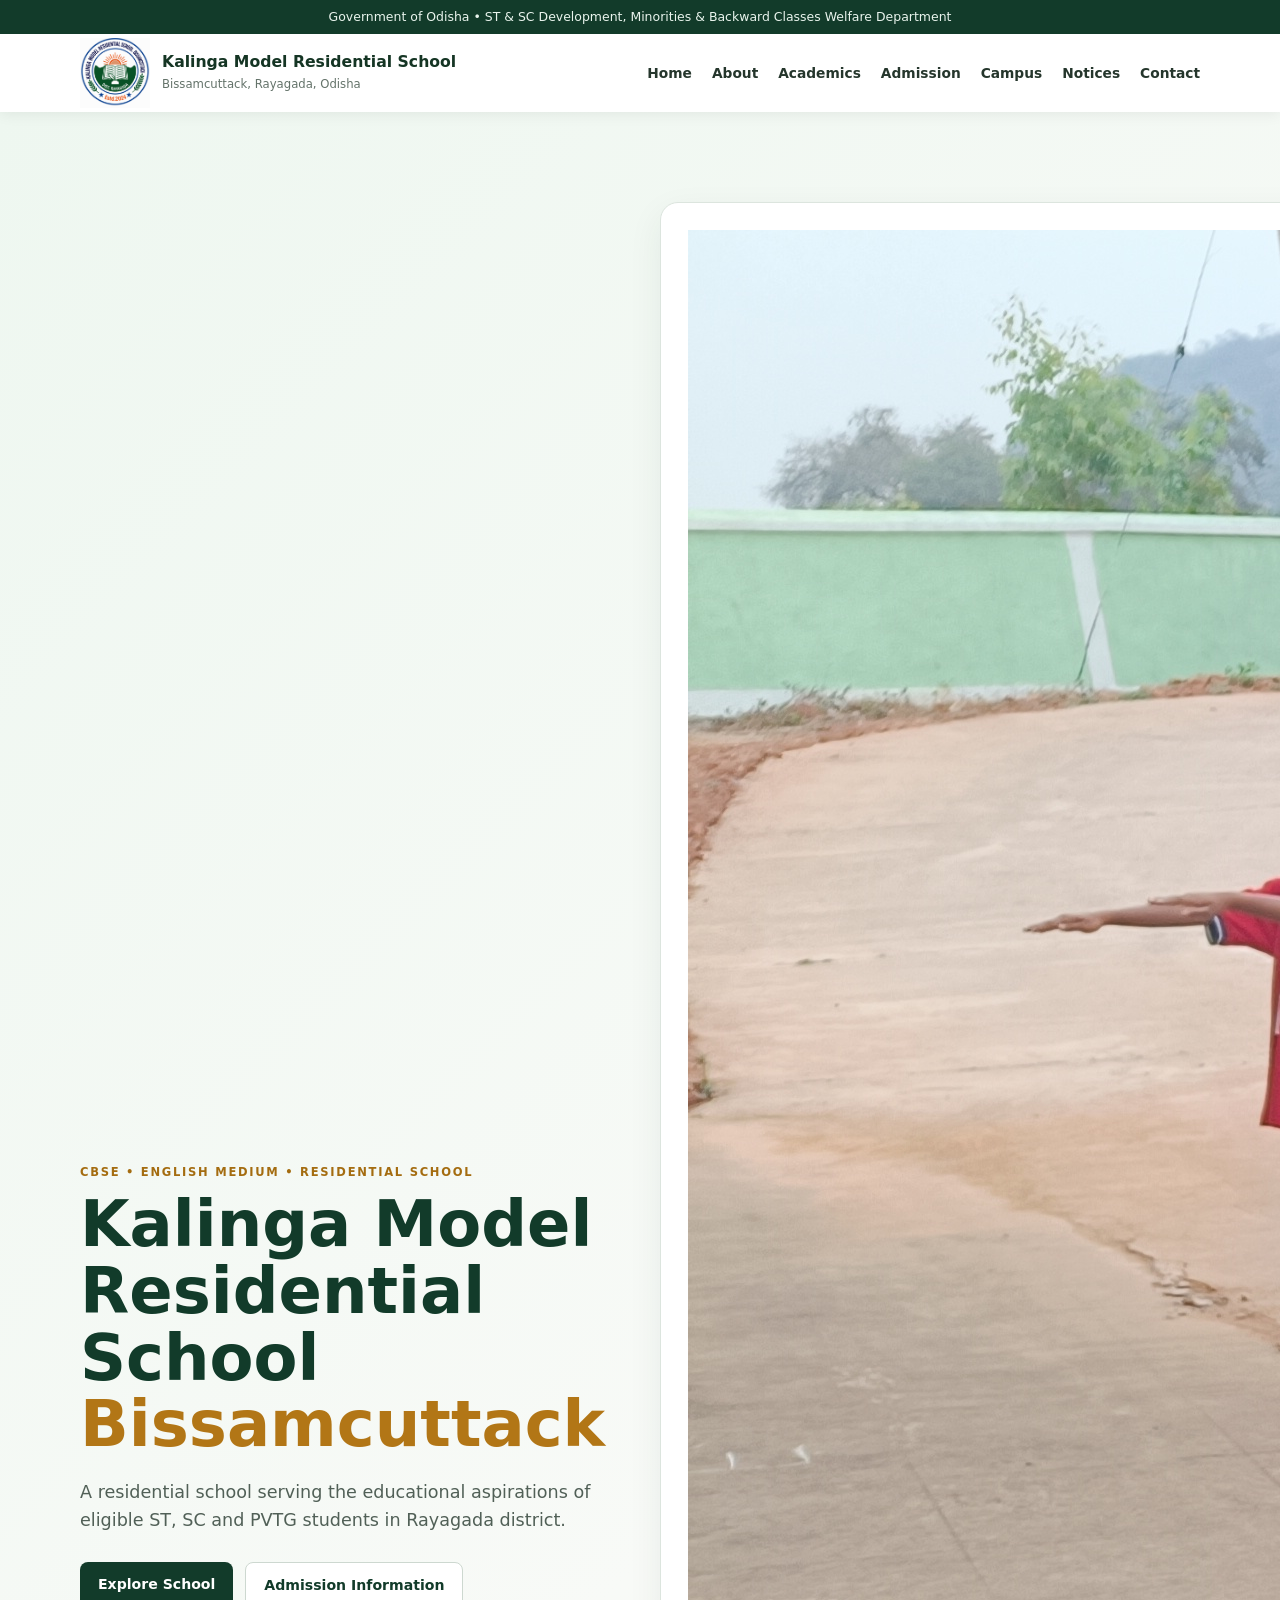
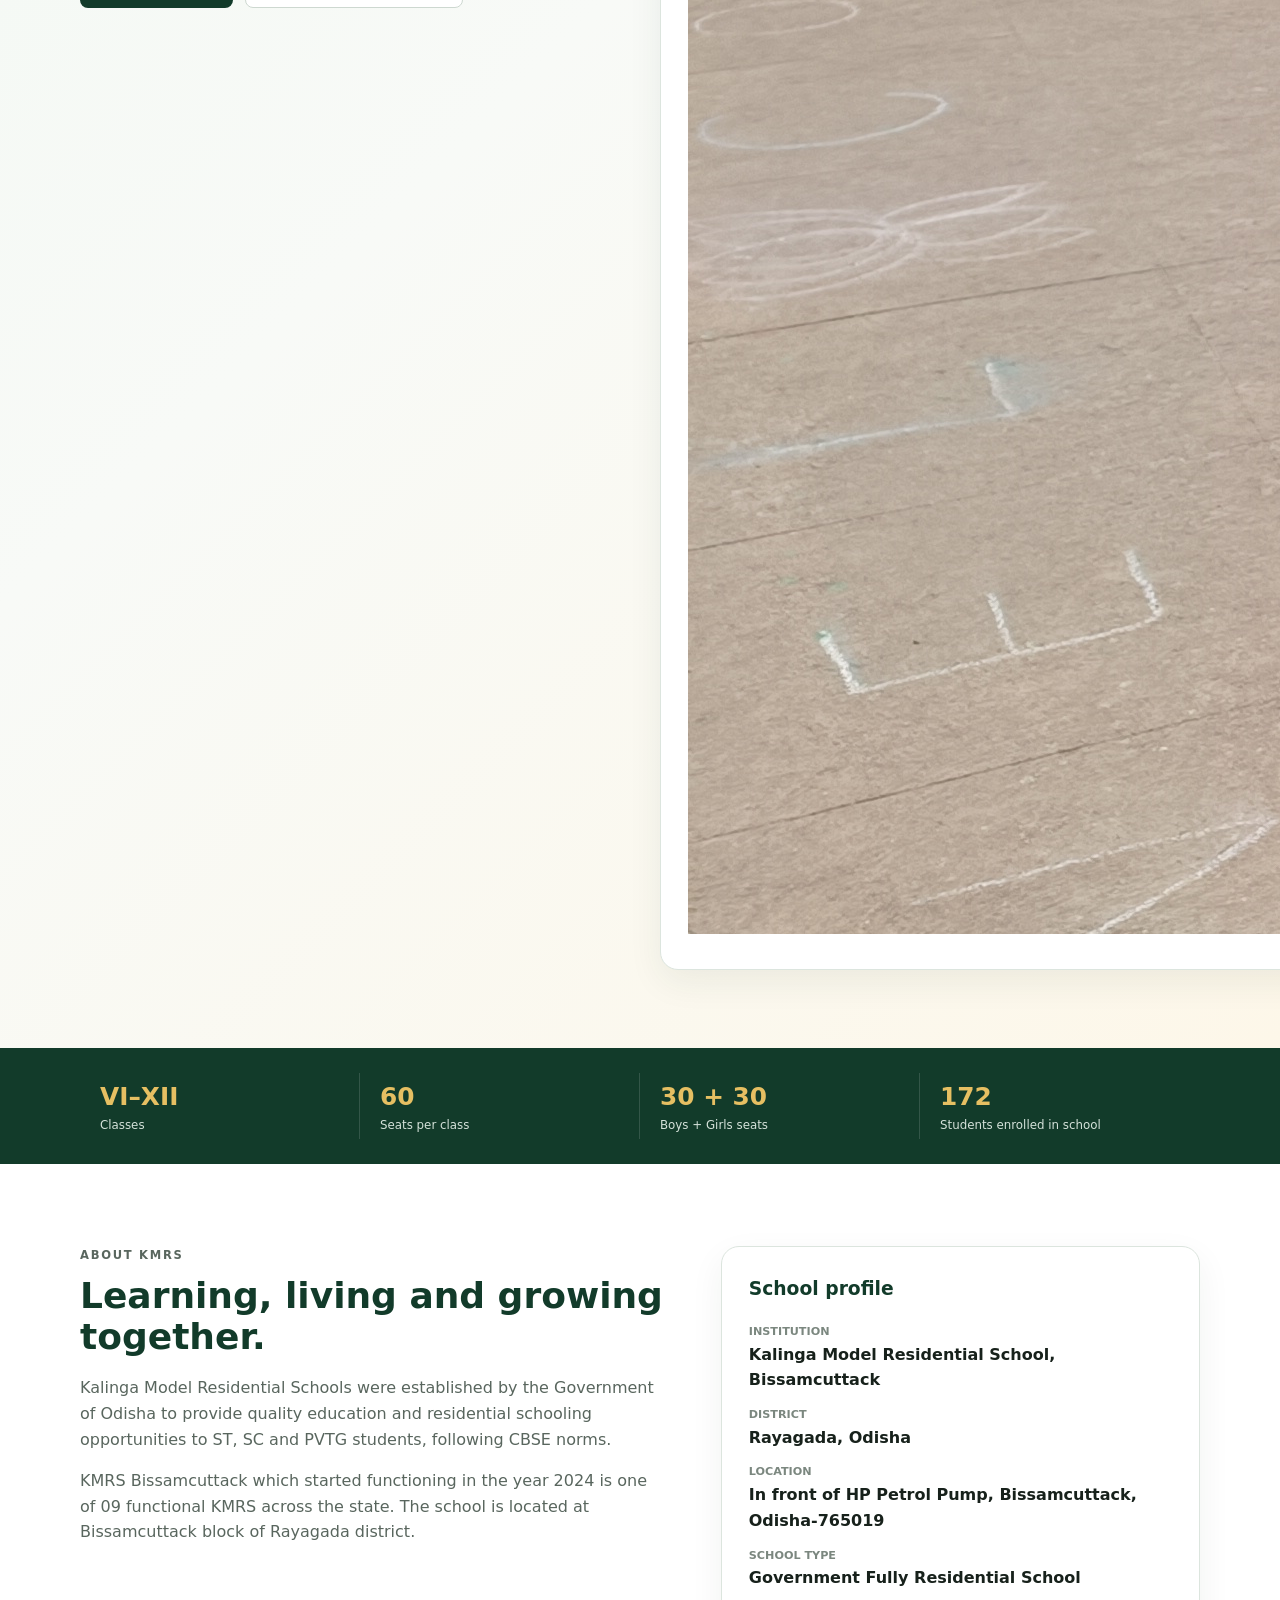
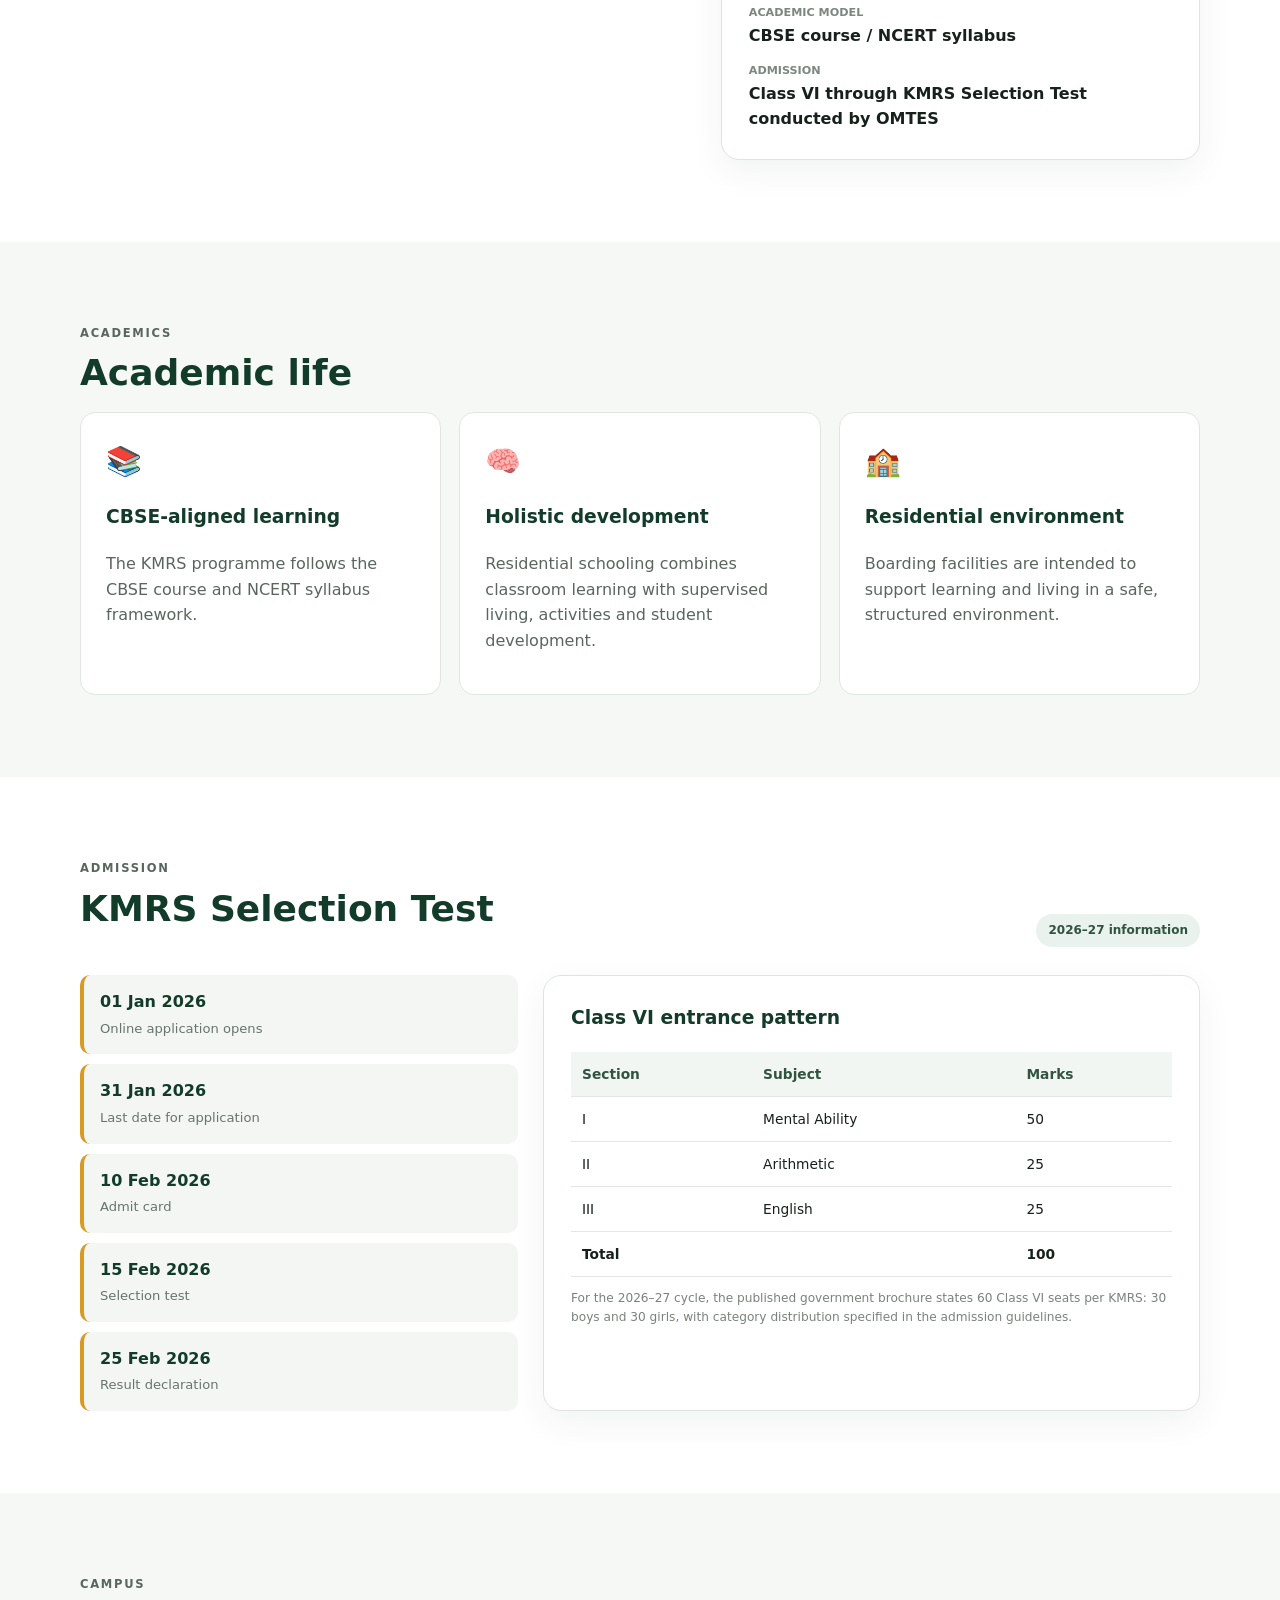
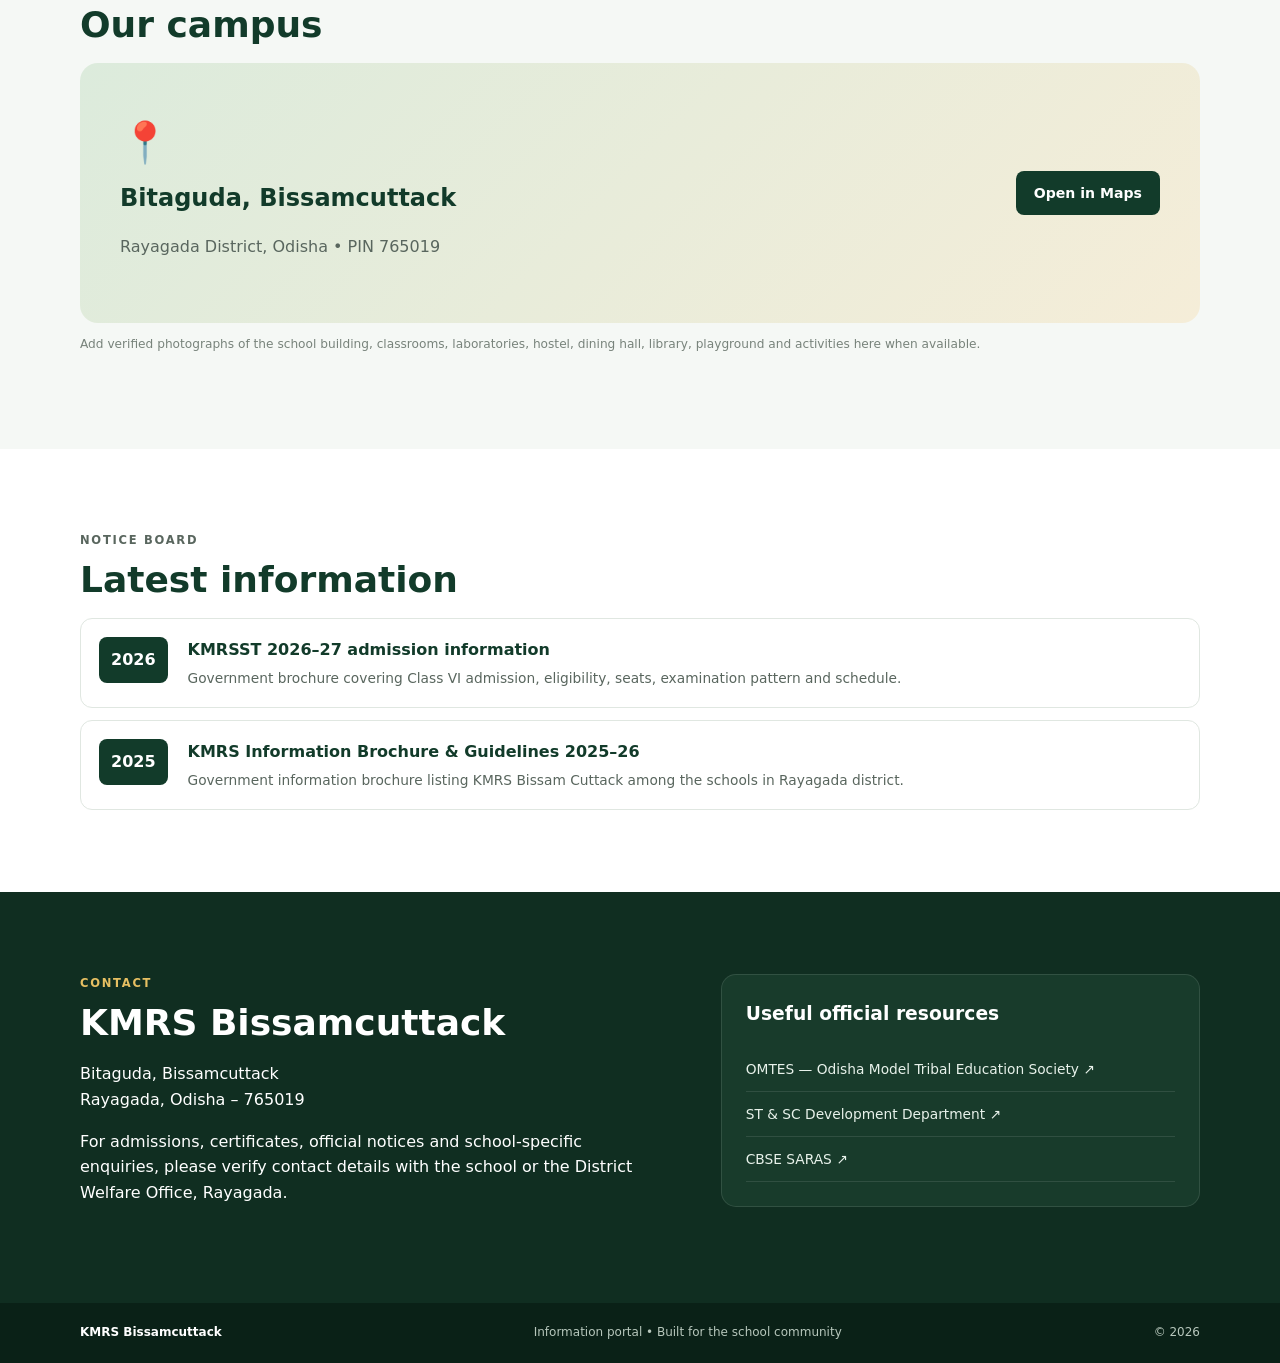
==== index.html @ fa1aeead "Change image format from PNG to JPG" ====
<!DOCTYPE html>
<html lang="en">
<head>
  <meta charset="UTF-8">
  <meta name="viewport" content="width=device-width, initial-scale=1.0">
  <title>KMRS Bissamcuttack | Kalinga Model Residential School</title>
  <meta name="description" content="Official-style information portal for Kalinga Model Residential School, Bissamcuttack, Rayagada, Odisha.">
  <link rel="stylesheet" href="css/style.css">
</head>
<body>
<header class="site-header">
  <div class="topbar">Government of Odisha • ST & SC Development, Minorities & Backward Classes Welfare Department</div>
  <nav class="nav container">
    <a class="brand" href="#home">
      <span class="brand-mark"><img src="assets/kmrsb-logo.png" alt="KMRS Bissamcuttack Logo"></span>
      <span><strong>Kalinga Model Residential School</strong><small>Bissamcuttack, Rayagada, Odisha</small></span>
    </a>
    <button class="menu-btn" aria-label="Open menu">☰</button>
    <div class="nav-links">
      <a href="#home">Home</a><a href="#about">About</a><a href="#academics">Academics</a>
      <a href="#admission">Admission</a><a href="#campus">Campus</a><a href="#notices">Notices</a><a href="#contact">Contact</a>
    </div>
  </nav>
</header>

<main>
<section id="home" class="hero">
  <div class="container hero-grid">
    <div>
      <p class="eyebrow">CBSE • ENGLISH MEDIUM • RESIDENTIAL SCHOOL</p>
      <h1>Kalinga Model Residential School<br><span>Bissamcuttack</span></h1>
      <p class="lead">A residential school serving the educational aspirations of eligible ST, SC and PVTG students in Rayagada district.</p>
      <div class="actions"><a class="btn primary" href="#about">Explore School</a><a class="btn light" href="#admission">Admission Information</a></div>
    </div>
  <div class="hero-card">
  <img
    src="assets/School-1.jpg"
    alt="Kalinga Model Residential School, Bissamcuttack"
    class="hero-photo"
  >
</div>
  </div>
</section>

<section class="stats">
  <div class="container stats-grid">
    <div><strong>VI–XII</strong><span>Classes</span></div>
    <div><strong>60</strong><span>Seats per class</span></div>
    <div><strong>30 + 30</strong><span>Boys + Girls seats</span></div>
   <div><strong>172</strong><span>Students enrolled in school</span></div>
  </div>
</section>

<section id="about" class="section">
  <div class="container two-col">
    <div>
      <p class="eyebrow">ABOUT KMRS</p>
      <h2>Learning, living and growing together.</h2>
      <p>Kalinga Model Residential Schools were established by the Government of Odisha to provide quality education and residential schooling opportunities to ST, SC and PVTG students, following CBSE norms.</p>
      <p>KMRS Bissamcuttack which started functioning in the year 2024 is one of 09 functional KMRS across the state. The school is located at Bissamcuttack block of Rayagada district.</p>
    
    </div>
    <div class="info-card">
      <h3>School profile</h3>
      <dl>
        <dt>Institution</dt><dd>Kalinga Model Residential School, Bissamcuttack</dd>
        <dt>District</dt><dd>Rayagada, Odisha</dd>
        <dt>Location</dt><dd>In front of HP Petrol Pump, Bissamcuttack, Odisha-765019</dd>
        <dt>School type</dt><dd>Government Fully Residential School</dd>
        <dt>Academic model</dt><dd>CBSE course / NCERT syllabus</dd>
        <dt>Admission</dt><dd>Class VI through KMRS Selection Test conducted by OMTES</dd>
      </dl>
    </div>
  </div>
</section>

<section id="academics" class="section alt">
  <div class="container">
    <p class="eyebrow">ACADEMICS</p><h2>Academic life</h2>
    <div class="cards">
      <article><span class="icon">📚</span><h3>CBSE-aligned learning</h3><p>The KMRS programme follows the CBSE course and NCERT syllabus framework.</p></article>
      <article><span class="icon">🧠</span><h3>Holistic development</h3><p>Residential schooling combines classroom learning with supervised living, activities and student development.</p></article>
      <article><span class="icon">🏫</span><h3>Residential environment</h3><p>Boarding facilities are intended to support learning and living in a safe, structured environment.</p></article>
    </div>
  </div>
</section>

<section id="admission" class="section">
  <div class="container">
    <div class="section-head"><div><p class="eyebrow">ADMISSION</p><h2>KMRS Selection Test</h2></div><span class="pill">2026–27 information</span></div>
    <div class="admission-grid">
      <div class="timeline">
        <div><b>01 Jan 2026</b><span>Online application opens</span></div>
        <div><b>31 Jan 2026</b><span>Last date for application</span></div>
        <div><b>10 Feb 2026</b><span>Admit card</span></div>
        <div><b>15 Feb 2026</b><span>Selection test</span></div>
        <div><b>25 Feb 2026</b><span>Result declaration</span></div>
      </div>
      <div class="info-card">
        <h3>Class VI entrance pattern</h3>
        <table><tr><th>Section</th><th>Subject</th><th>Marks</th></tr>
          <tr><td>I</td><td>Mental Ability</td><td>50</td></tr>
          <tr><td>II</td><td>Arithmetic</td><td>25</td></tr>
          <tr><td>III</td><td>English</td><td>25</td></tr>
          <tr class="total"><td colspan="2">Total</td><td>100</td></tr>
        </table>
        <p class="small">For the 2026–27 cycle, the published government brochure states 60 Class VI seats per KMRS: 30 boys and 30 girls, with category distribution specified in the admission guidelines.</p>
      </div>
    </div>
  </div>
</section>

<section id="campus" class="section alt">
  <div class="container">
    <p class="eyebrow">CAMPUS</p><h2>Our campus</h2>
    <div class="campus-placeholder">
      <div><span>📍</span><h3>Bitaguda, Bissamcuttack</h3><p>Rayagada District, Odisha • PIN 765019</p></div>
      <a class="btn primary" target="_blank" rel="noopener" href="https://www.google.com/maps/search/?api=1&query=Kalinga+Model+Residential+School+Bissamcuttack+Odisha">Open in Maps</a>
    </div>
    <p class="small">Add verified photographs of the school building, classrooms, laboratories, hostel, dining hall, library, playground and activities here when available.</p>
  </div>
</section>

<section id="notices" class="section">
  <div class="container">
    <p class="eyebrow">NOTICE BOARD</p><h2>Latest information</h2>
    <div class="notice-list">
      <article><span class="date">2026</span><div><h3>KMRSST 2026–27 admission information</h3><p>Government brochure covering Class VI admission, eligibility, seats, examination pattern and schedule.</p></div></article>
      <article><span class="date">2025</span><div><h3>KMRS Information Brochure & Guidelines 2025–26</h3><p>Government information brochure listing KMRS Bissam Cuttack among the schools in Rayagada district.</p></div></article>
    </div>
  </div>
</section>

<section id="contact" class="section dark">
  <div class="container two-col">
    <div><p class="eyebrow">CONTACT</p><h2>KMRS Bissamcuttack</h2><p>Bitaguda, Bissamcuttack<br>Rayagada, Odisha – 765019</p><p>For admissions, certificates, official notices and school-specific enquiries, please verify contact details with the school or the District Welfare Office, Rayagada.</p></div>
    <div class="contact-card"><h3>Useful official resources</h3><a href="https://omtes.odisha.gov.in/" target="_blank" rel="noopener">OMTES — Odisha Model Tribal Education Society ↗</a><a href="https://stsc.odisha.gov.in/" target="_blank" rel="noopener">ST & SC Development Department ↗</a><a href="https://saras.cbse.gov.in/" target="_blank" rel="noopener">CBSE SARAS ↗</a></div>
  </div>
</section>
</main>

<footer><div class="container"><strong>KMRS Bissamcuttack</strong><span>Information portal • Built for the school community</span><span>© 2026</span></div></footer>
<script src="js/script.js"></script>
</body>
</html>
---- css/style.css ----
/* =========================================================
   KMRS BISSAMCUTTACK - MAIN STYLESHEET
   ========================================================= */

* {
  box-sizing: border-box;
}

html {
  scroll-behavior: smooth;
}

body {
  margin: 0;
  font-family: Inter, system-ui, -apple-system, BlinkMacSystemFont,
    "Segoe UI", Roboto, Arial, sans-serif;
  color: #17211b;
  background: #ffffff;
  line-height: 1.6;
}

/* =========================================================
   COMMON
   ========================================================= */

.container {
  width: min(1120px, 92%);
  margin: 0 auto;
}

a {
  transition: 0.2s ease;
}

.small {
  font-size: 0.76rem !important;
  color: #78837b !important;
}

/* =========================================================
   TOP GOVERNMENT BAR
   ========================================================= */

.topbar {
  background: #123b2a;
  color: #e9f4ed;
  text-align: center;
  padding: 7px 15px;
  font-size: 0.78rem;
}

/* =========================================================
   HEADER / NAVIGATION
   ========================================================= */

.site-header {
  position: sticky;
  top: 0;
  z-index: 20;
  background: #ffffff;
  box-shadow: 0 2px 14px rgba(0, 0, 0, 0.07);
}

.nav {
  min-height: 78px;
  display: flex;
  align-items: center;
  justify-content: space-between;
  gap: 20px;
}

/* School branding */

.brand {
  display: flex;
  align-items: center;
  gap: 12px;
  text-decoration: none;
  color: #153524;
}

.brand-mark {
  width: 70px;
  height: 70px;
  overflow: hidden;
  padding: 0;
  background: transparent;
  border: none;
  border-radius: 0;
  flex-shrink: 0;
}

.brand-mark img {
  width: 100%;
  height: 100%;
  object-fit: contain;
  display: block;
}

.brand strong {
  display: block;
  font-size: 0.98rem;
  line-height: 1.25;
}

.brand small {
  display: block;
  font-size: 0.73rem;
  color: #64736a;
  margin-top: 3px;
}

/* Navigation links */

.nav-links {
  display: flex;
  align-items: center;
  gap: 20px;
}

.nav-links a {
  color: #25362c;
  text-decoration: none;
  font-size: 0.86rem;
  font-weight: 650;
}

.nav-links a:hover {
  color: #b27616;
}

/* Mobile menu button */

.menu-btn {
  display: none;
  border: 0;
  background: none;
  color: #123b2a;
  font-size: 1.5rem;
  cursor: pointer;
}

/* =========================================================
   HERO SECTION
   ========================================================= */

.hero {
  background: linear-gradient(
    135deg,
    #eef7f0 0%,
    #f8faf7 55%,
    #fdf7e9 100%
  );

  padding: 90px 0 78px;
}

.hero-grid {
  display: grid;
  grid-template-columns: 1.25fr 0.75fr;
  gap: 55px;
  align-items: center;
}

.eyebrow {
  font-size: 0.72rem;
  letter-spacing: 0.15em;
  font-weight: 800;
  color: #a46c10;
  margin: 0 0 10px;
}

.hero h1 {
  font-size: clamp(2.5rem, 5vw, 4.6rem);
  line-height: 1.04;
  margin: 0 0 20px;
  color: #123b2a;
}

.hero h1 span {
  color: #b27616;
}

.lead {
  font-size: 1.1rem;
  max-width: 650px;
  color: #516057;
}

/* Hero buttons */

.actions {
  display: flex;
  gap: 12px;
  margin-top: 28px;
  flex-wrap: wrap;
}

.btn {
  display: inline-block;
  padding: 11px 18px;
  border-radius: 8px;
  text-decoration: none;
  font-weight: 750;
  font-size: 0.88rem;
}

.btn.primary {
  background: #123b2a;
  color: #ffffff;
}

.btn.primary:hover {
  background: #1d553b;
  transform: translateY(-1px);
}

.btn.light {
  background: #ffffff;
  color: #123b2a;
  border: 1px solid #cdd8d0;
}

.btn.light:hover {
  border-color: #123b2a;
}

/* =========================================================
   HERO SCHOOL CARD
   ========================================================= */

.hero-card {
  background: #ffffff;
  border: 1px solid #dce5de;
  border-radius: 18px;
  padding: 27px;
  box-shadow: 0 12px 35px rgba(24, 59, 37, 0.07);
}

/* Large logo */

.seal {
  width: 120px;
  height: 120px;
  border-radius: 50%;
  overflow: hidden;
  background: #ffffff;
  margin-bottom: 20px;
  border: 4px solid #123b2a;
}

.seal img {
  width: 100%;
  height: 100%;
  object-fit: contain;
  display: block;
}

.hero-card h3 {
  color: #123b2a;
  margin-top: 0;
}

/* Quick information */

.quick-grid {
  display: grid;
  grid-template-columns: 1fr 1fr;
  gap: 14px;
}

.quick-grid div {
  background: #f4f7f4;
  padding: 13px;
  border-radius: 9px;
}

.quick-grid b,
.quick-grid span {
  display: block;
}

.quick-grid b {
  font-size: 0.73rem;
  color: #728078;
  text-transform: uppercase;
}

.quick-grid span {
  font-size: 0.85rem;
  font-weight: 700;
}

/* =========================================================
   STATISTICS BAR
   ========================================================= */

.stats {
  background: #123b2a;
  color: #ffffff;
}

.stats-grid {
  display: grid;
  grid-template-columns: repeat(4, 1fr);
  padding: 25px 0;
}

.stats-grid div {
  padding: 4px 20px;
  border-right: 1px solid rgba(255, 255, 255, 0.14);
}

.stats-grid div:last-child {
  border-right: 0;
}

.stats-grid strong,
.stats-grid span {
  display: block;
}

.stats-grid strong {
  font-size: 1.55rem;
  color: #e6bf62;
}

.stats-grid span {
  font-size: 0.74rem;
  color: #d5e2da;
}

/* =========================================================
   GENERAL SECTIONS
   ========================================================= */

.section {
  padding: 82px 0;
}

.section.alt {
  background: #f5f8f5;
}

.section h2 {
  font-size: 2.25rem;
  line-height: 1.15;
  color: #123b2a;
  margin: 0 0 18px;
}

.section p {
  color: #59665e;
}

/* =========================================================
   TWO COLUMN SECTIONS
   ========================================================= */

.two-col {
  display: grid;
  grid-template-columns: 1.1fr 0.9fr;
  gap: 55px;
  align-items: start;
}

/* =========================================================
   INFORMATION CARD
   ========================================================= */

.info-card {
  background: #ffffff;
  border: 1px solid #dce5de;
  border-radius: 18px;
  padding: 27px;
  box-shadow: 0 12px 35px rgba(24, 59, 37, 0.06);
}

.info-card h3 {
  margin-top: 0;
  color: #123b2a;
}

.info-card dl {
  margin: 0;
}

.info-card dt {
  font-size: 0.7rem;
  color: #7b877f;
  text-transform: uppercase;
  font-weight: 800;
  margin-top: 13px;
}

.info-card dd {
  margin: 1px 0 0;
  font-weight: 650;
}

/* =========================================================
   IMPORTANT NOTICE BOX
   ========================================================= */

.notice {
  border-left: 4px solid #d69a27;
  background: #fff8e9;
  padding: 15px 18px;
  margin-top: 22px;
  font-size: 0.88rem;
}

/* =========================================================
   ACADEMICS / FEATURE CARDS
   ========================================================= */

.cards {
  display: grid;
  grid-template-columns: repeat(3, 1fr);
  gap: 18px;
}

.cards article {
  background: #ffffff;
  border: 1px solid #dfe7e0;
  padding: 25px;
  border-radius: 15px;
  transition: 0.2s ease;
}

.cards article:hover {
  transform: translateY(-3px);
  box-shadow: 0 10px 25px rgba(20, 50, 30, 0.08);
}

.cards h3 {
  color: #123b2a;
}

.icon {
  font-size: 1.8rem;
}

/* =========================================================
   SECTION HEADER
   ========================================================= */

.section-head {
  display: flex;
  align-items: end;
  justify-content: space-between;
  margin-bottom: 28px;
}

.pill {
  background: #e9f2ec;
  padding: 7px 12px;
  border-radius: 30px;
  font-size: 0.75rem;
  font-weight: 800;
  color: #315440;
}

/* =========================================================
   ADMISSION SECTION
   ========================================================= */

.admission-grid {
  display: grid;
  grid-template-columns: 0.8fr 1.2fr;
  gap: 25px;
}

/* Timeline */

.timeline {
  display: grid;
  gap: 10px;
}

.timeline div {
  background: #f3f6f3;
  border-radius: 10px;
  padding: 14px 16px;
  border-left: 4px solid #d69a27;
}

.timeline b {
  display: block;
  color: #123b2a;
}

.timeline span {
  font-size: 0.82rem;
  color: #68756c;
}

/* =========================================================
   TABLE
   ========================================================= */

table {
  width: 100%;
  border-collapse: collapse;
  font-size: 0.86rem;
}

th,
td {
  text-align: left;
  padding: 11px;
  border-bottom: 1px solid #e1e7e2;
}

th {
  background: #f2f6f2;
  color: #315440;
}

.total td {
  font-weight: 800;
}

/* =========================================================
   CAMPUS SECTION
   ========================================================= */

.campus-placeholder {
  min-height: 260px;
  border-radius: 18px;
  background: linear-gradient(
    135deg,
    #dcebdc,
    #f5edd8
  );

  display: flex;
  align-items: center;
  justify-content: space-between;

  padding: 40px;
  gap: 20px;
}

.campus-placeholder span {
  font-size: 2.5rem;
}

.campus-placeholder h3 {
  font-size: 1.5rem;
  color: #123b2a;
  margin: 5px 0;
}

/* =========================================================
   NOTICE BOARD
   ========================================================= */

.notice-list {
  display: grid;
  gap: 12px;
}

.notice-list article {
  display: flex;
  gap: 20px;
  padding: 18px;
  border: 1px solid #e0e7e1;
  border-radius: 12px;
  background: #ffffff;
}

.notice-list h3 {
  margin: 0;
  color: #123b2a;
  font-size: 1rem;
}

.notice-list p {
  margin: 4px 0 0;
  font-size: 0.86rem;
}

.date {
  background: #123b2a;
  color: #ffffff;
  border-radius: 8px;
  padding: 10px 12px;
  height: max-content;
  font-weight: 800;
}

/* =========================================================
   DARK CONTACT SECTION
   ========================================================= */

.dark {
  background: #102e21;
  color: #ffffff;
}

.dark h2,
.dark p {
  color: #ffffff;
}

.dark .eyebrow {
  color: #e6bf62;
}

.contact-card {
  background: #183b2b;
  border: 1px solid rgba(255, 255, 255, 0.11);
  border-radius: 15px;
  padding: 24px;
}

.contact-card h3 {
  margin-top: 0;
}

.contact-card a {
  display: block;
  color: #e8f2eb;
  text-decoration: none;
  padding: 11px 0;
  border-bottom: 1px solid rgba(255, 255, 255, 0.1);
  font-size: 0.86rem;
}

.contact-card a:hover {
  color: #e6bf62;
}

/* =========================================================
   FOOTER
   ========================================================= */

footer {
  background: #0a2117;
  color: #b7c7bc;
  padding: 20px 0;
  font-size: 0.75rem;
}

footer .container {
  display: flex;
  justify-content: space-between;
  gap: 15px;
  flex-wrap: wrap;
}

footer strong {
  color: #ffffff;
}

/* =========================================================
   MOBILE / TABLET
   ========================================================= */

@media (max-width: 800px) {

  /* Navigation */

  .nav-links {
    display: none;
    position: absolute;
    top: 78px;
    left: 0;
    right: 0;
    background: #ffffff;
    padding: 18px 4%;
    flex-direction: column;
    box-shadow: 0 8px 15px rgba(0, 0, 0, 0.08);
  }

  .nav-links.open {
    display: flex;
  }

  .menu-btn {
    display: block;
  }

  /* Hero */

  .hero {
    padding: 60px 0;
  }

  .hero-grid {
    grid-template-columns: 1fr;
  }

  .hero h1 {
    font-size: 2.7rem;
  }

  /* General columns */

  .two-col,
  .admission-grid {
    grid-template-columns: 1fr;
  }

  /* Statistics */

  .stats-grid {
    grid-template-columns: 1fr 1fr;
    gap: 15px;
  }

  .stats-grid div {
    border: 0;
  }

  /* Cards */

  .cards {
    grid-template-columns: 1fr;
  }

  /* Sections */

  .section {
    padding: 60px 0;
  }

  /* Campus */

  .campus-placeholder {
    flex-direction: column;
    align-items: flex-start;
  }

  /* Section header */

  .section-head {
    align-items: flex-start;
    gap: 10px;
    flex-direction: column;
  }
}

/* =========================================================
   SMALL MOBILE DEVICES
   ========================================================= */

@media (max-width: 500px) {

  .topbar {
    font-size: 0.65rem;
    line-height: 1.4;
  }

  .nav {
    min-height: 70px;
  }

  .brand-mark {
    width: 50px;
    height: 50px;
  }

  .brand strong {
    font-size: 0.84rem;
  }

  .brand small {
    font-size: 0.65rem;
  }

  .hero h1 {
    font-size: 2.25rem;
  }

  .lead {
    font-size: 0.95rem;
  }

  .quick-grid {
    grid-template-columns: 1fr;
  }

  .stats-grid {
    grid-template-columns: 1fr;
  }

  .stats-grid div {
    padding: 8px 0;
  }

  .section h2 {
    font-size: 1.85rem;
  }

  .notice-list article {
    gap: 12px;
  }

  .campus-placeholder {
    padding: 25px;
  }

  footer .container {
    flex-direction: column;
  }
}
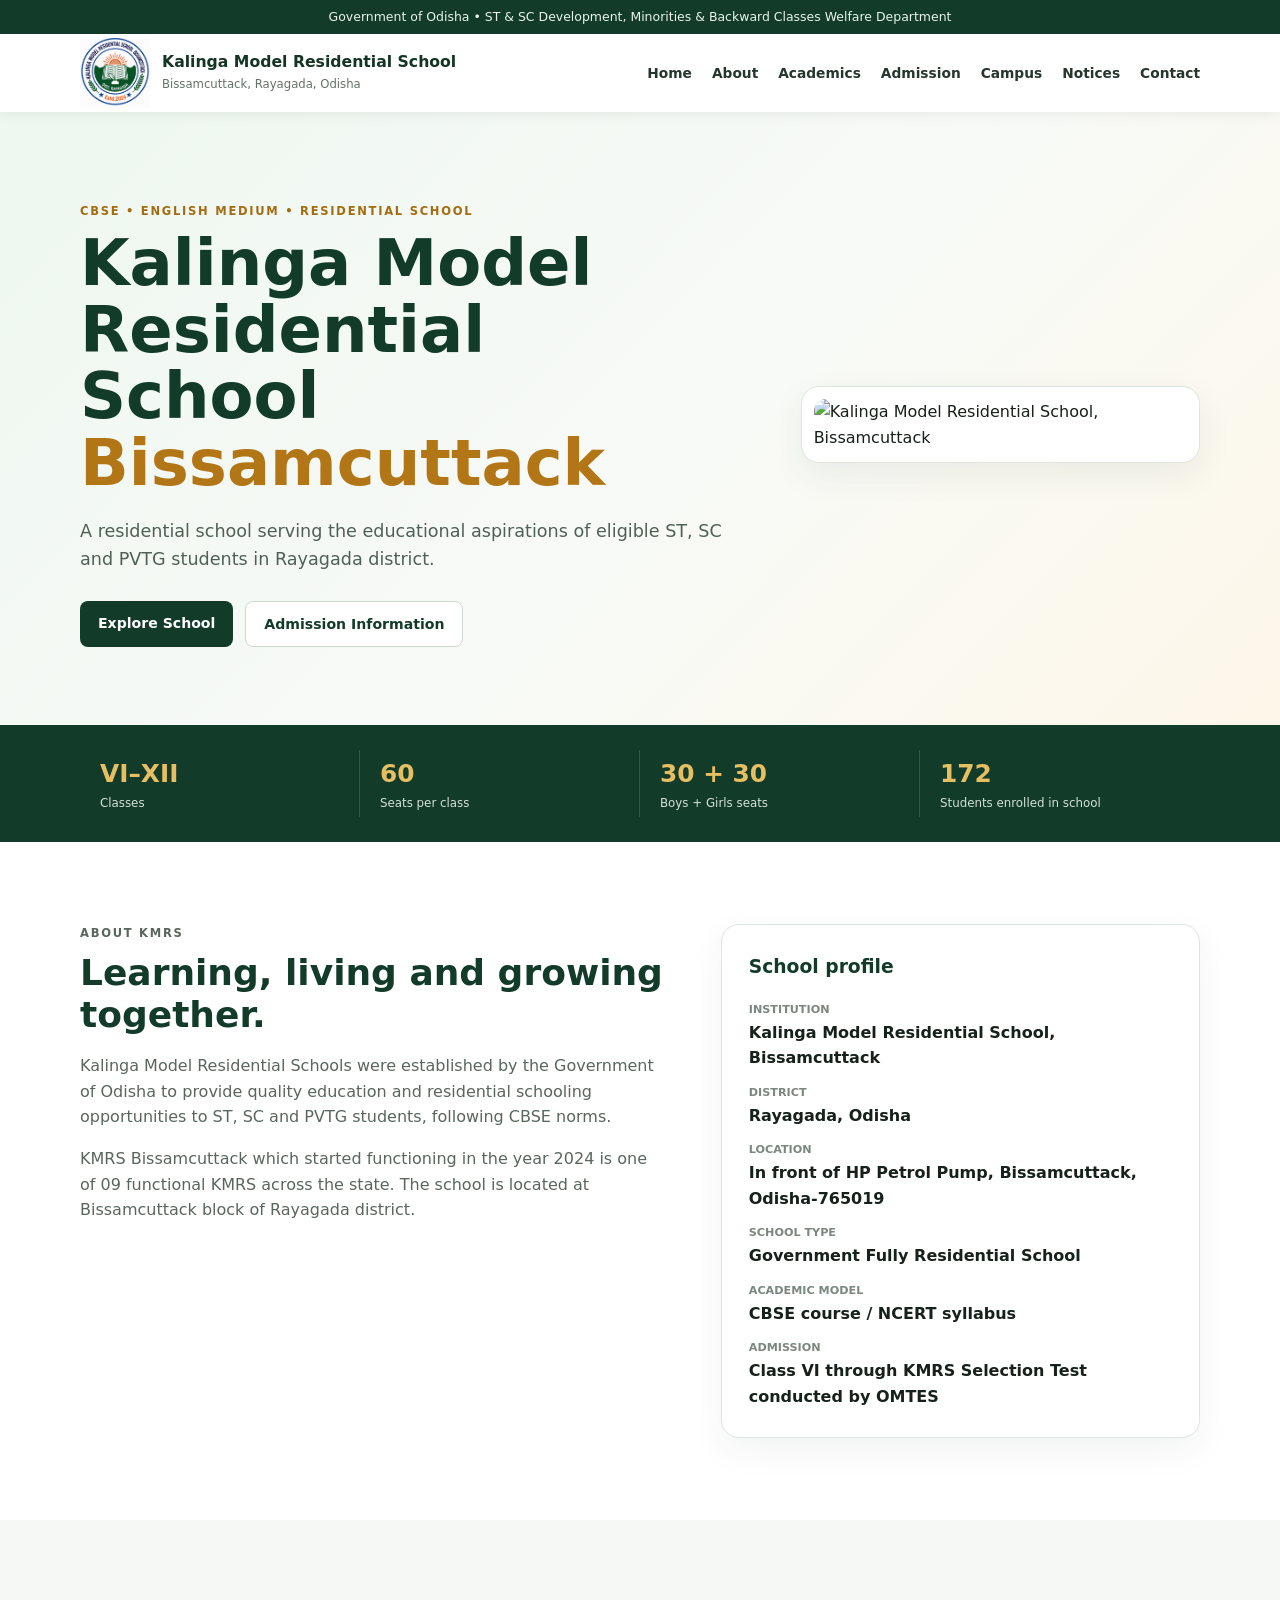
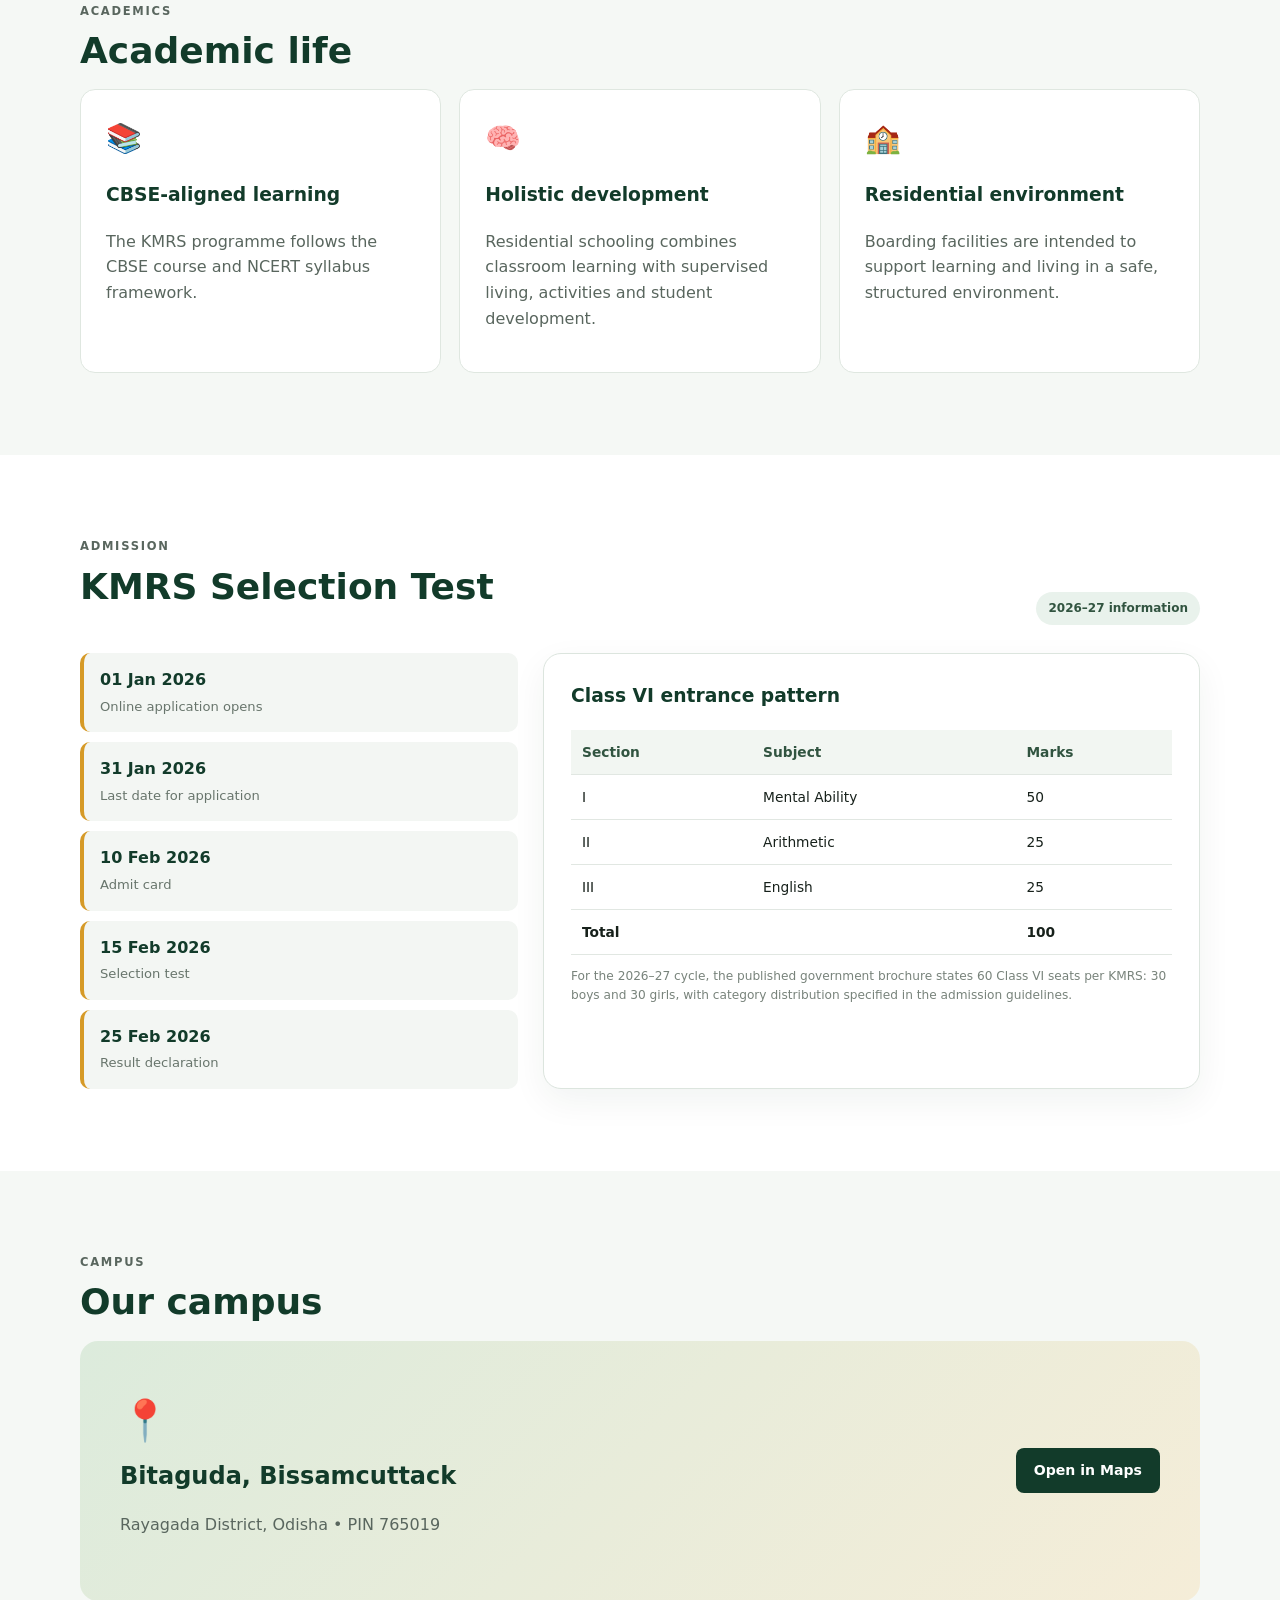
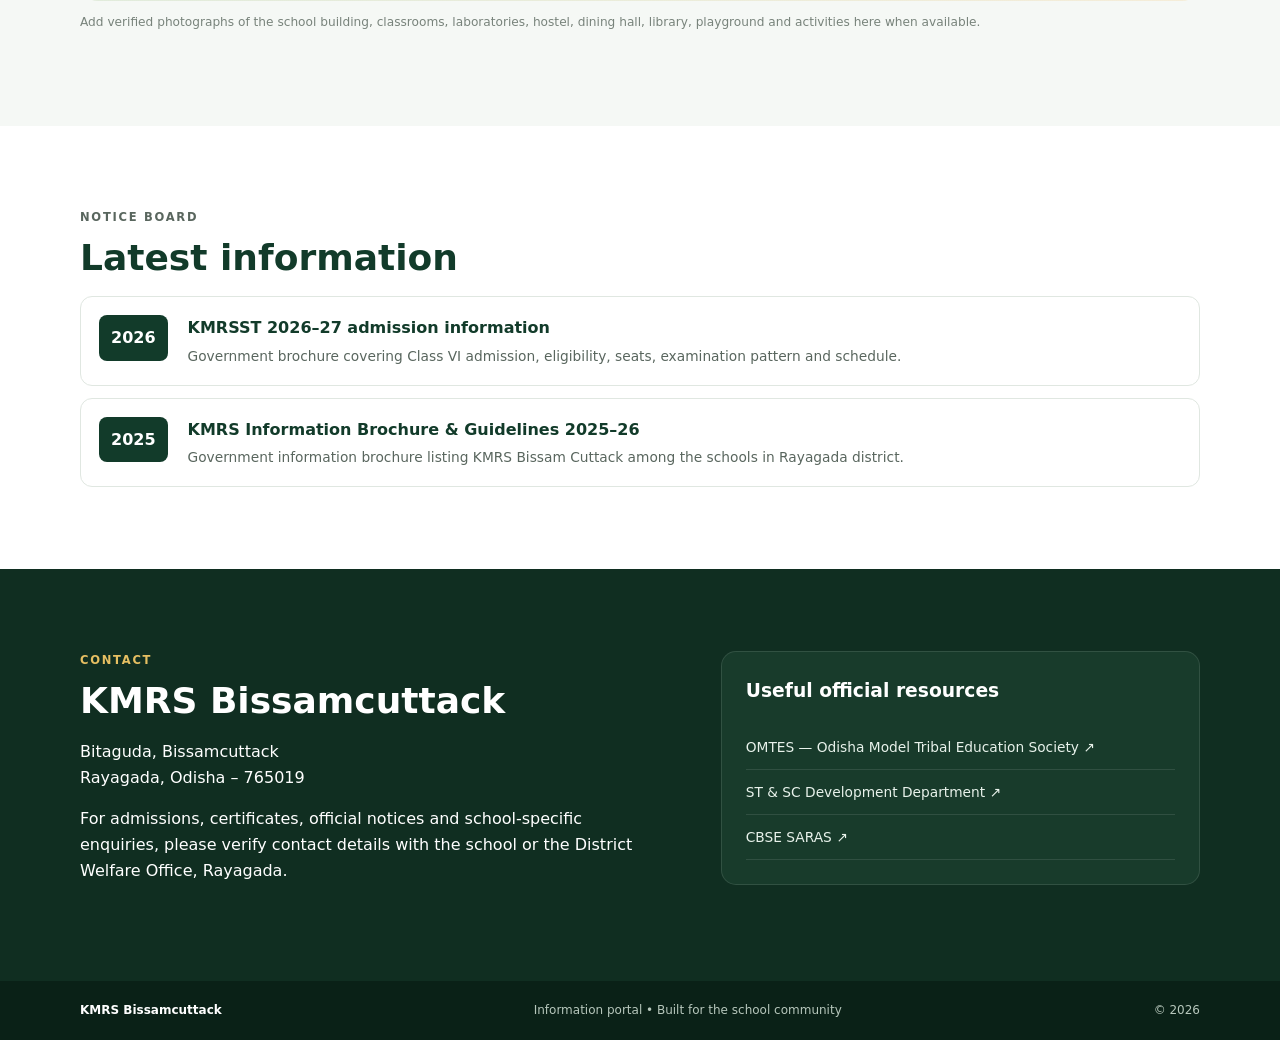
==== commit e10d01b6: "Update index.html" ====
--- a/index.html
+++ b/index.html
@@ -34,7 +34,7 @@
     </div>
   <div class="hero-card">
   <img
-    src="assets/School-1.jpg"
+    src="assets/School-1.png"
     alt="Kalinga Model Residential School, Bissamcuttack"
     class="hero-photo"
   >
--- a/css/style.css
+++ b/css/style.css
@@ -806,3 +806,28 @@
     flex-direction: column;
   }
 }
+
+/* =========================================================
+   HERO SCHOOL PHOTO
+   ========================================================= */
+
+.hero-card {
+  background: #ffffff;
+  border: 1px solid #dce5de;
+  border-radius: 18px;
+  padding: 12px;
+  box-shadow: 0 12px 35px rgba(24, 59, 37, 0.07);
+
+  display: flex;
+  align-items: center;
+  justify-content: center;
+}
+
+.hero-photo {
+  width: 100%;
+  height: auto;
+  max-height: 100%;
+  display: block;
+  object-fit: contain;
+  border-radius: 12px;
+}
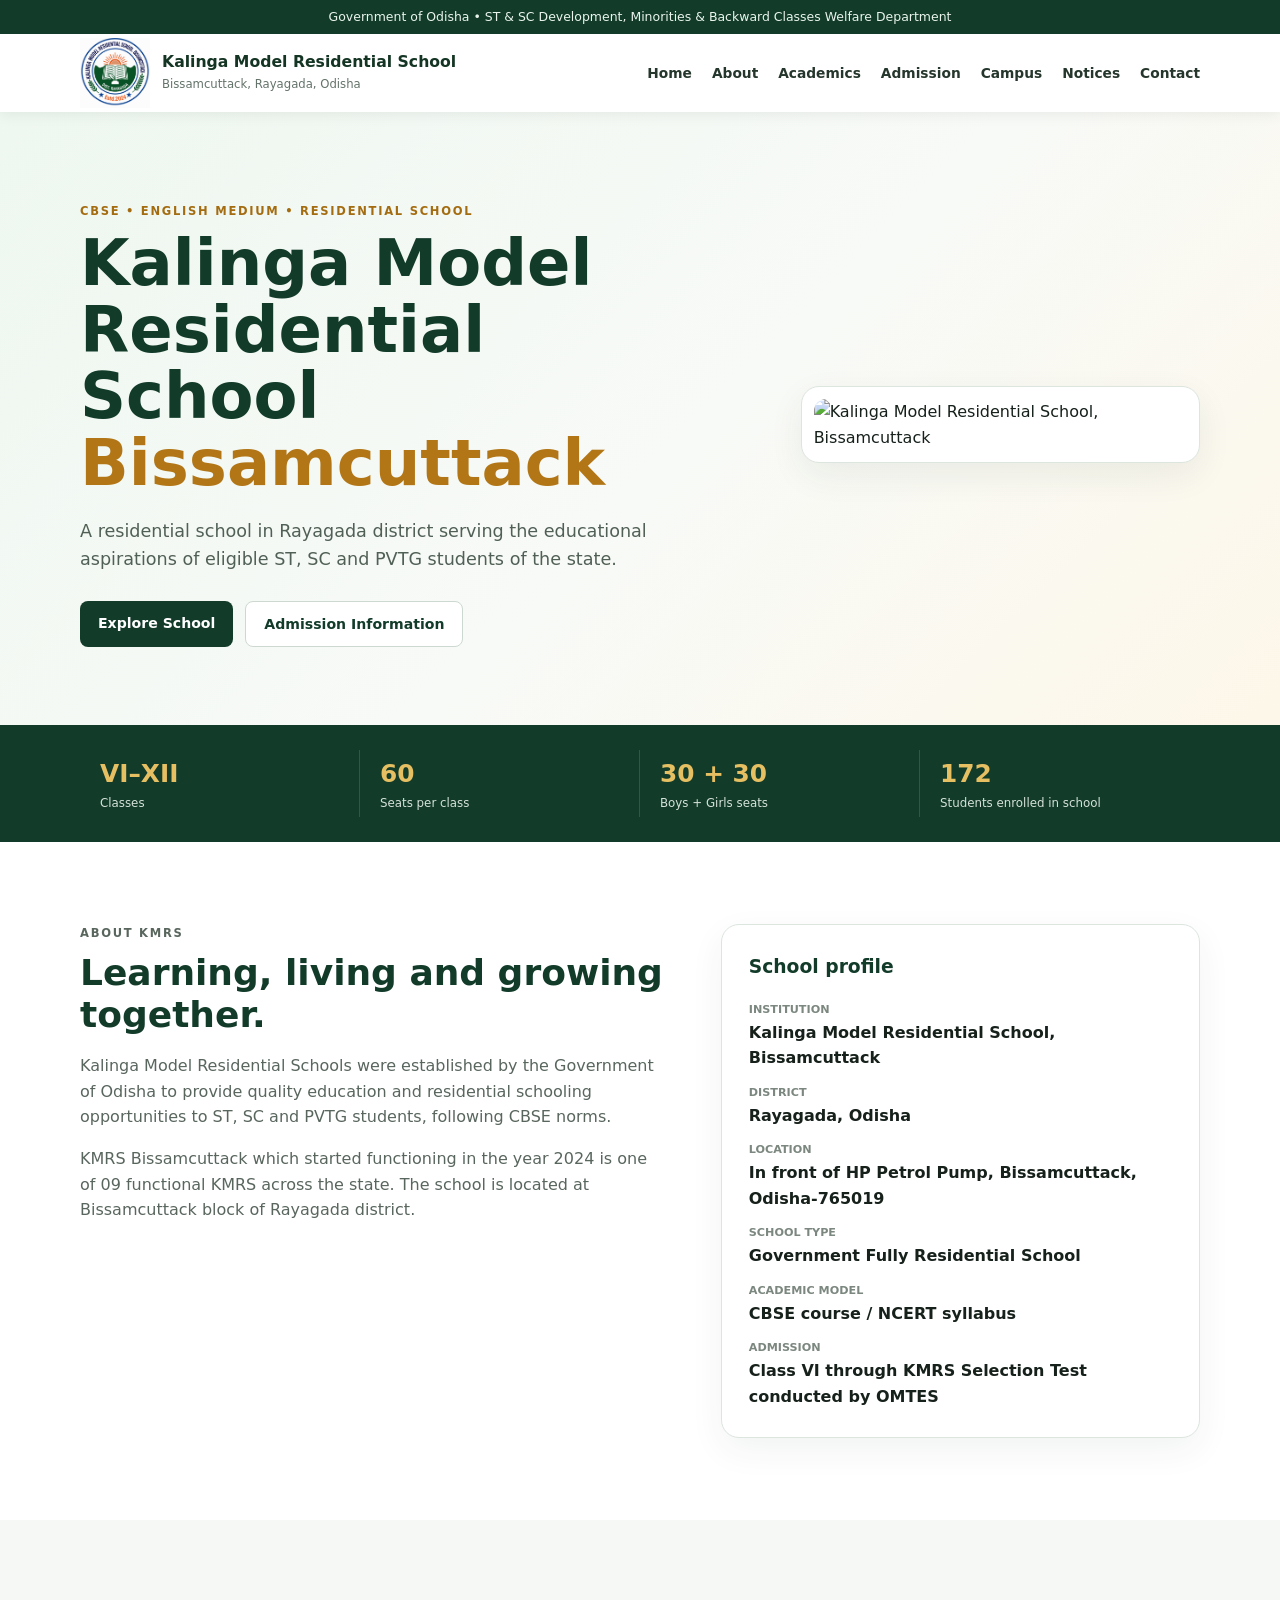
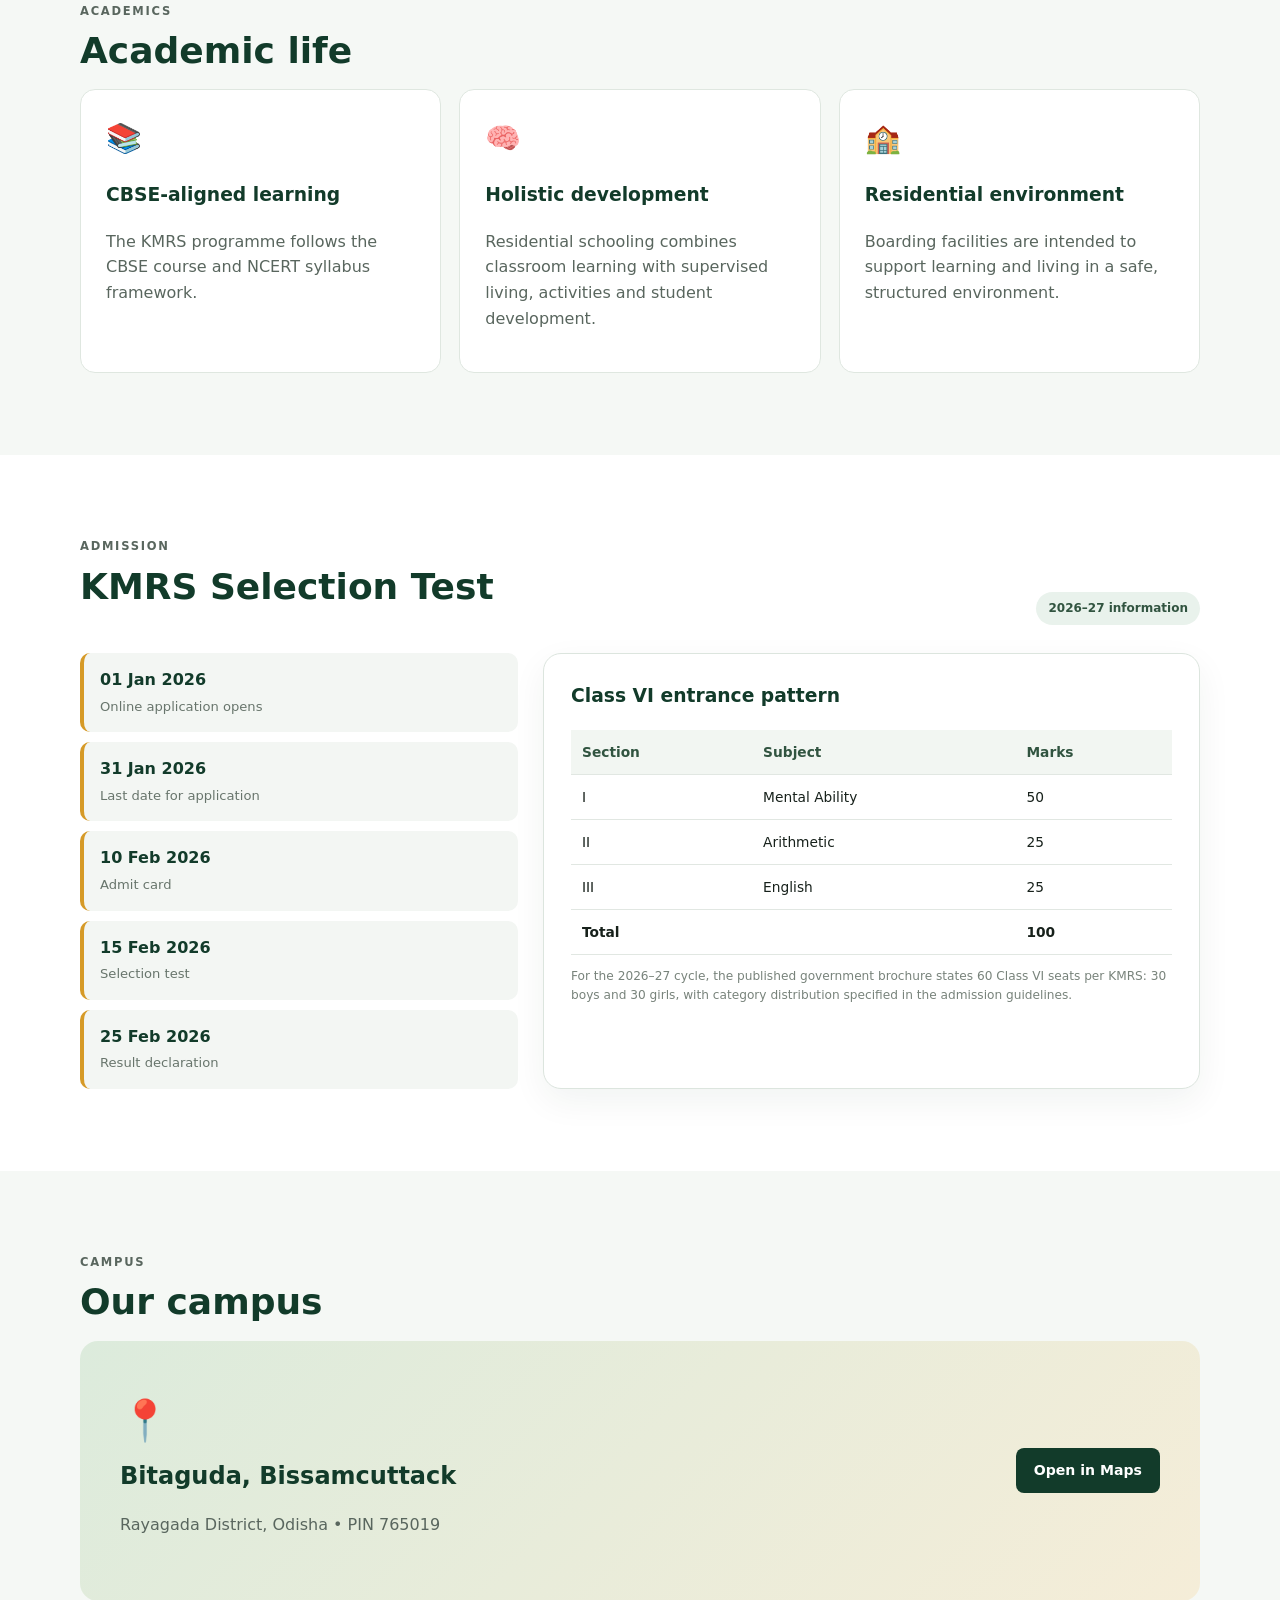
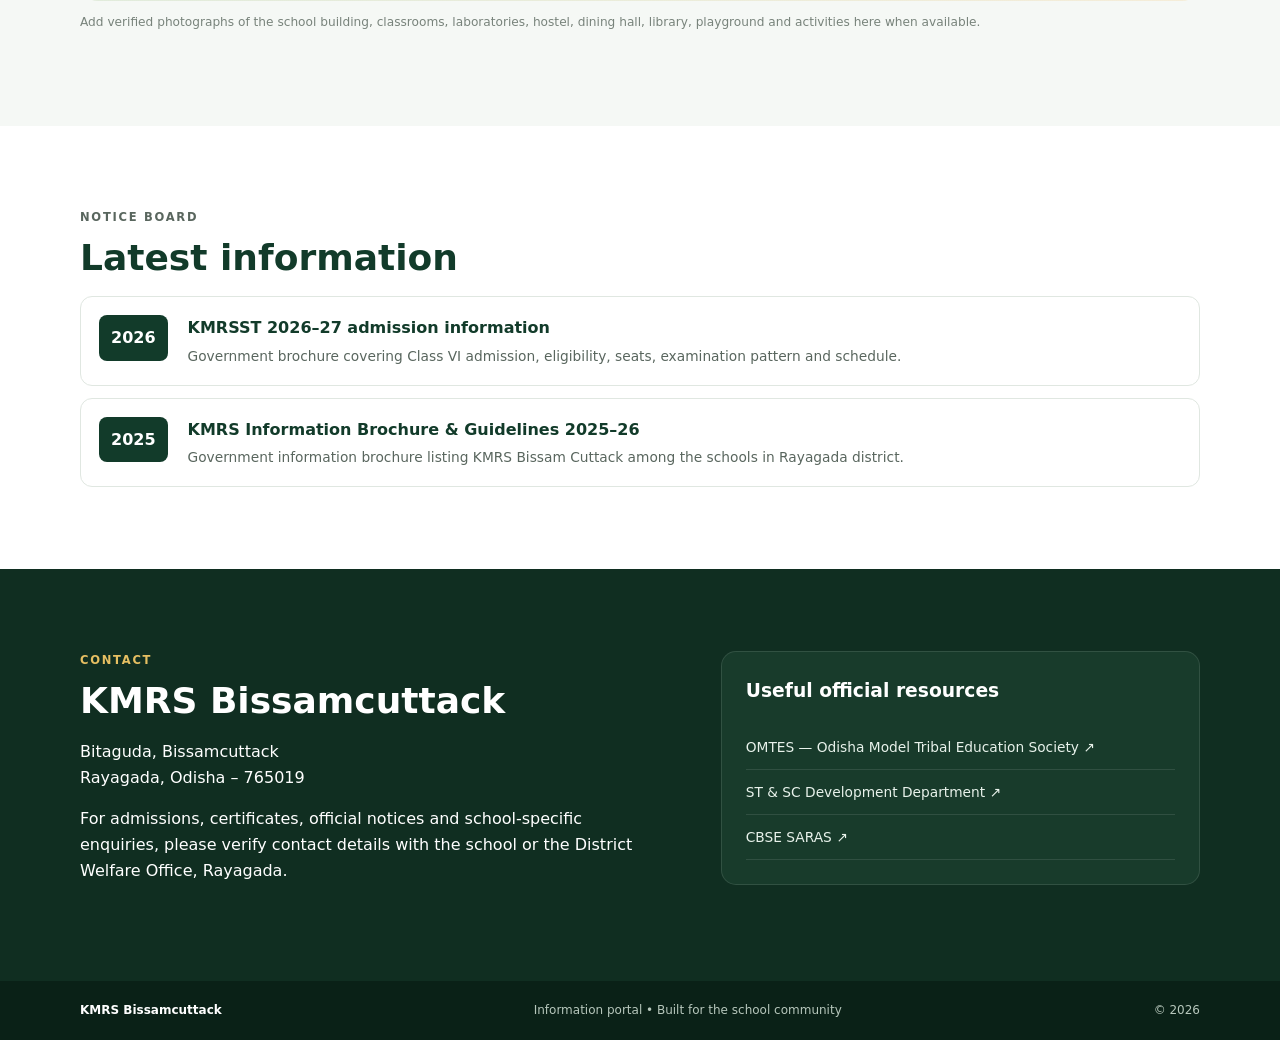
==== commit 3acb6ca3: "Update index.html" ====
--- a/index.html
+++ b/index.html
@@ -4,7 +4,7 @@
   <meta charset="UTF-8">
   <meta name="viewport" content="width=device-width, initial-scale=1.0">
   <title>KMRS Bissamcuttack | Kalinga Model Residential School</title>
-  <meta name="description" content="Official-style information portal for Kalinga Model Residential School, Bissamcuttack, Rayagada, Odisha.">
+  <meta name="description" content="information portal for Kalinga Model Residential School, Bissamcuttack, Rayagada, Odisha.">
   <link rel="stylesheet" href="css/style.css">
 </head>
 <body>
@@ -29,7 +29,7 @@
     <div>
       <p class="eyebrow">CBSE • ENGLISH MEDIUM • RESIDENTIAL SCHOOL</p>
       <h1>Kalinga Model Residential School<br><span>Bissamcuttack</span></h1>
-      <p class="lead">A residential school serving the educational aspirations of eligible ST, SC and PVTG students in Rayagada district.</p>
+      <p class="lead">A residential school in Rayagada district serving the educational aspirations of eligible ST, SC and PVTG students of the state.</p>
       <div class="actions"><a class="btn primary" href="#about">Explore School</a><a class="btn light" href="#admission">Admission Information</a></div>
     </div>
   <div class="hero-card">
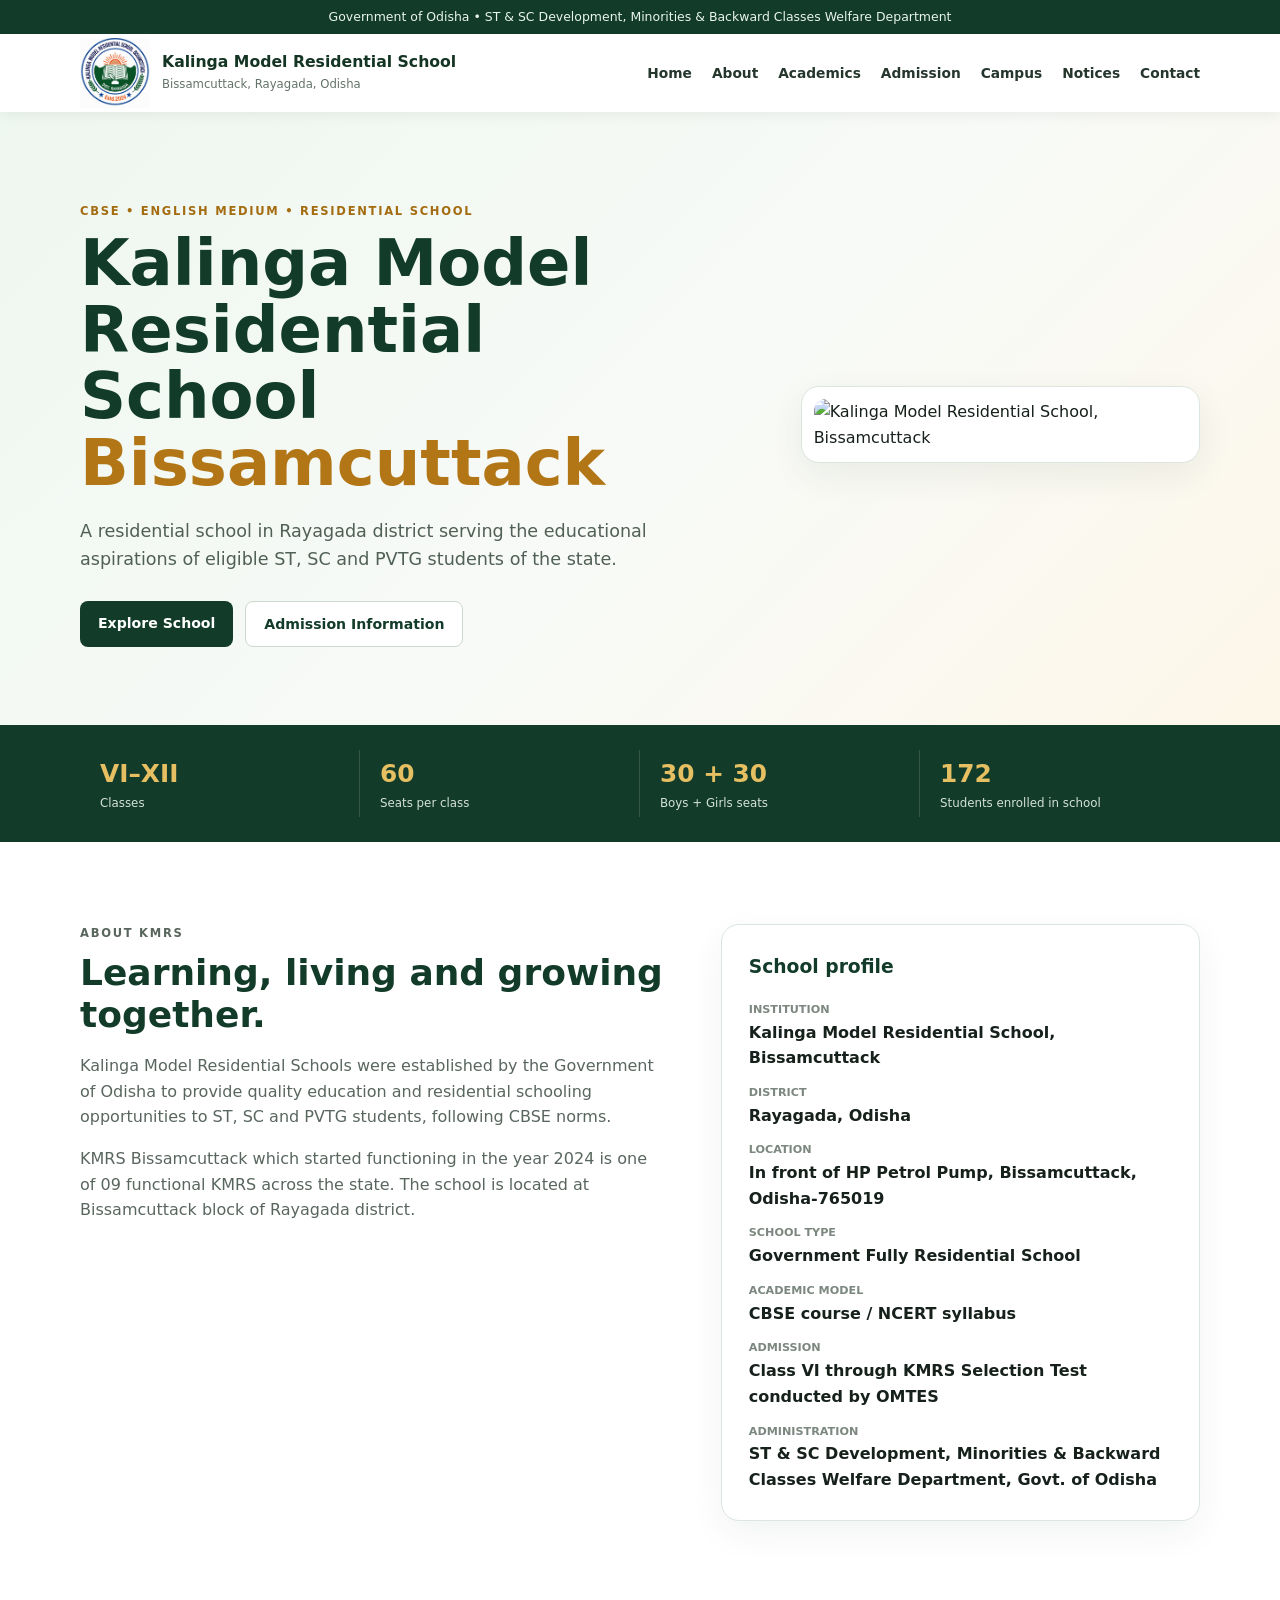
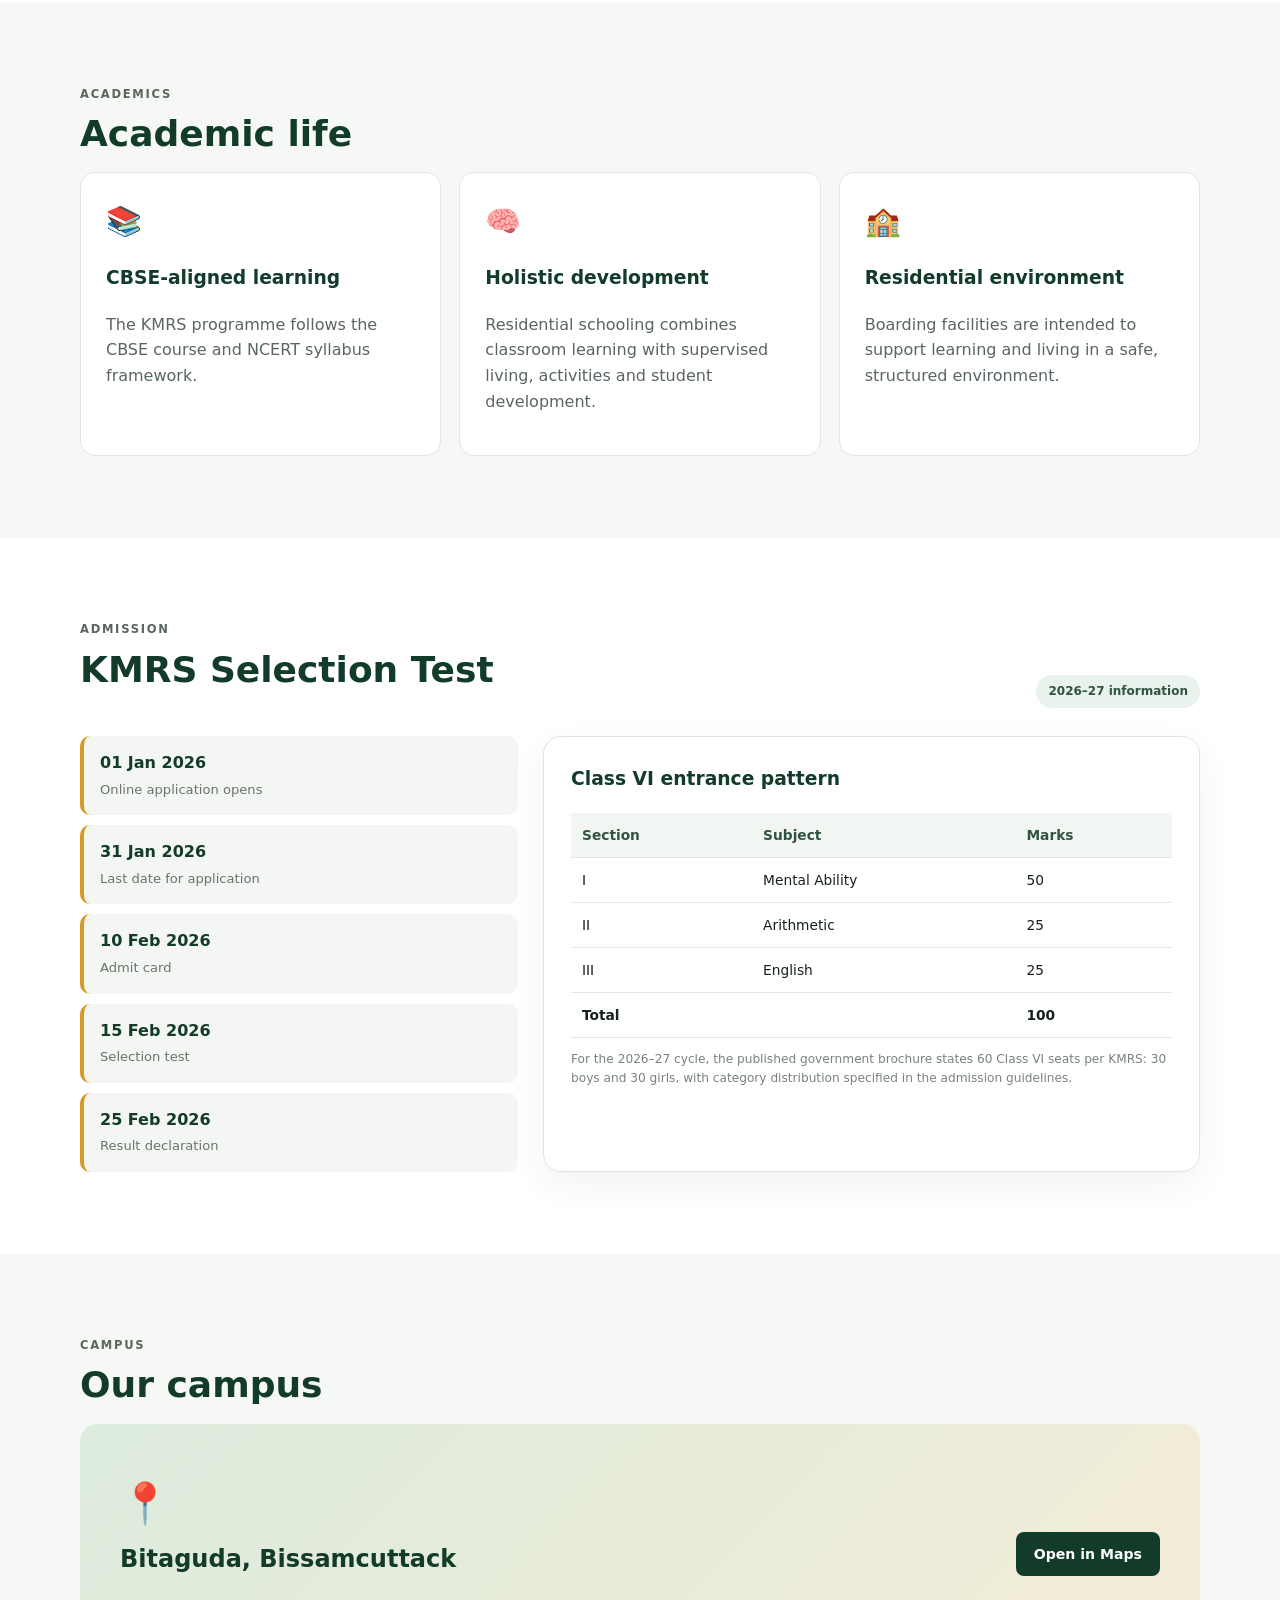
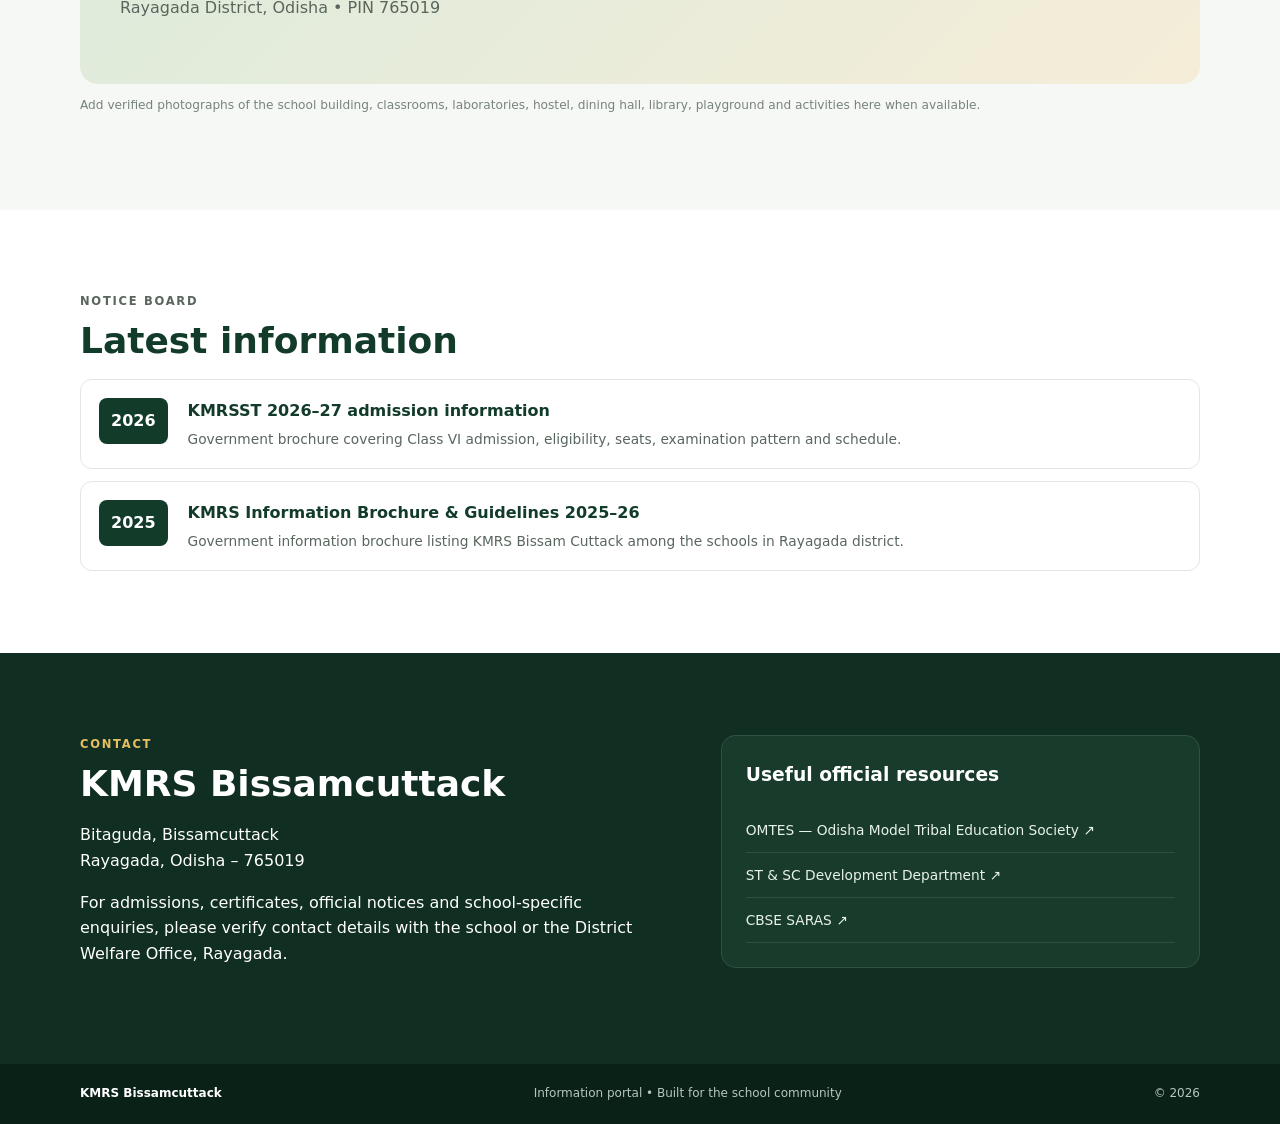
==== commit c2a74840: "Update index.html" ====
--- a/index.html
+++ b/index.html
@@ -69,6 +69,7 @@
         <dt>School type</dt><dd>Government Fully Residential School</dd>
         <dt>Academic model</dt><dd>CBSE course / NCERT syllabus</dd>
         <dt>Admission</dt><dd>Class VI through KMRS Selection Test conducted by OMTES</dd>
+        <dt>Administration</dt><dd>ST & SC Development, Minorities & Backward Classes Welfare Department, Govt. of Odisha</dd>
       </dl>
     </div>
   </div>
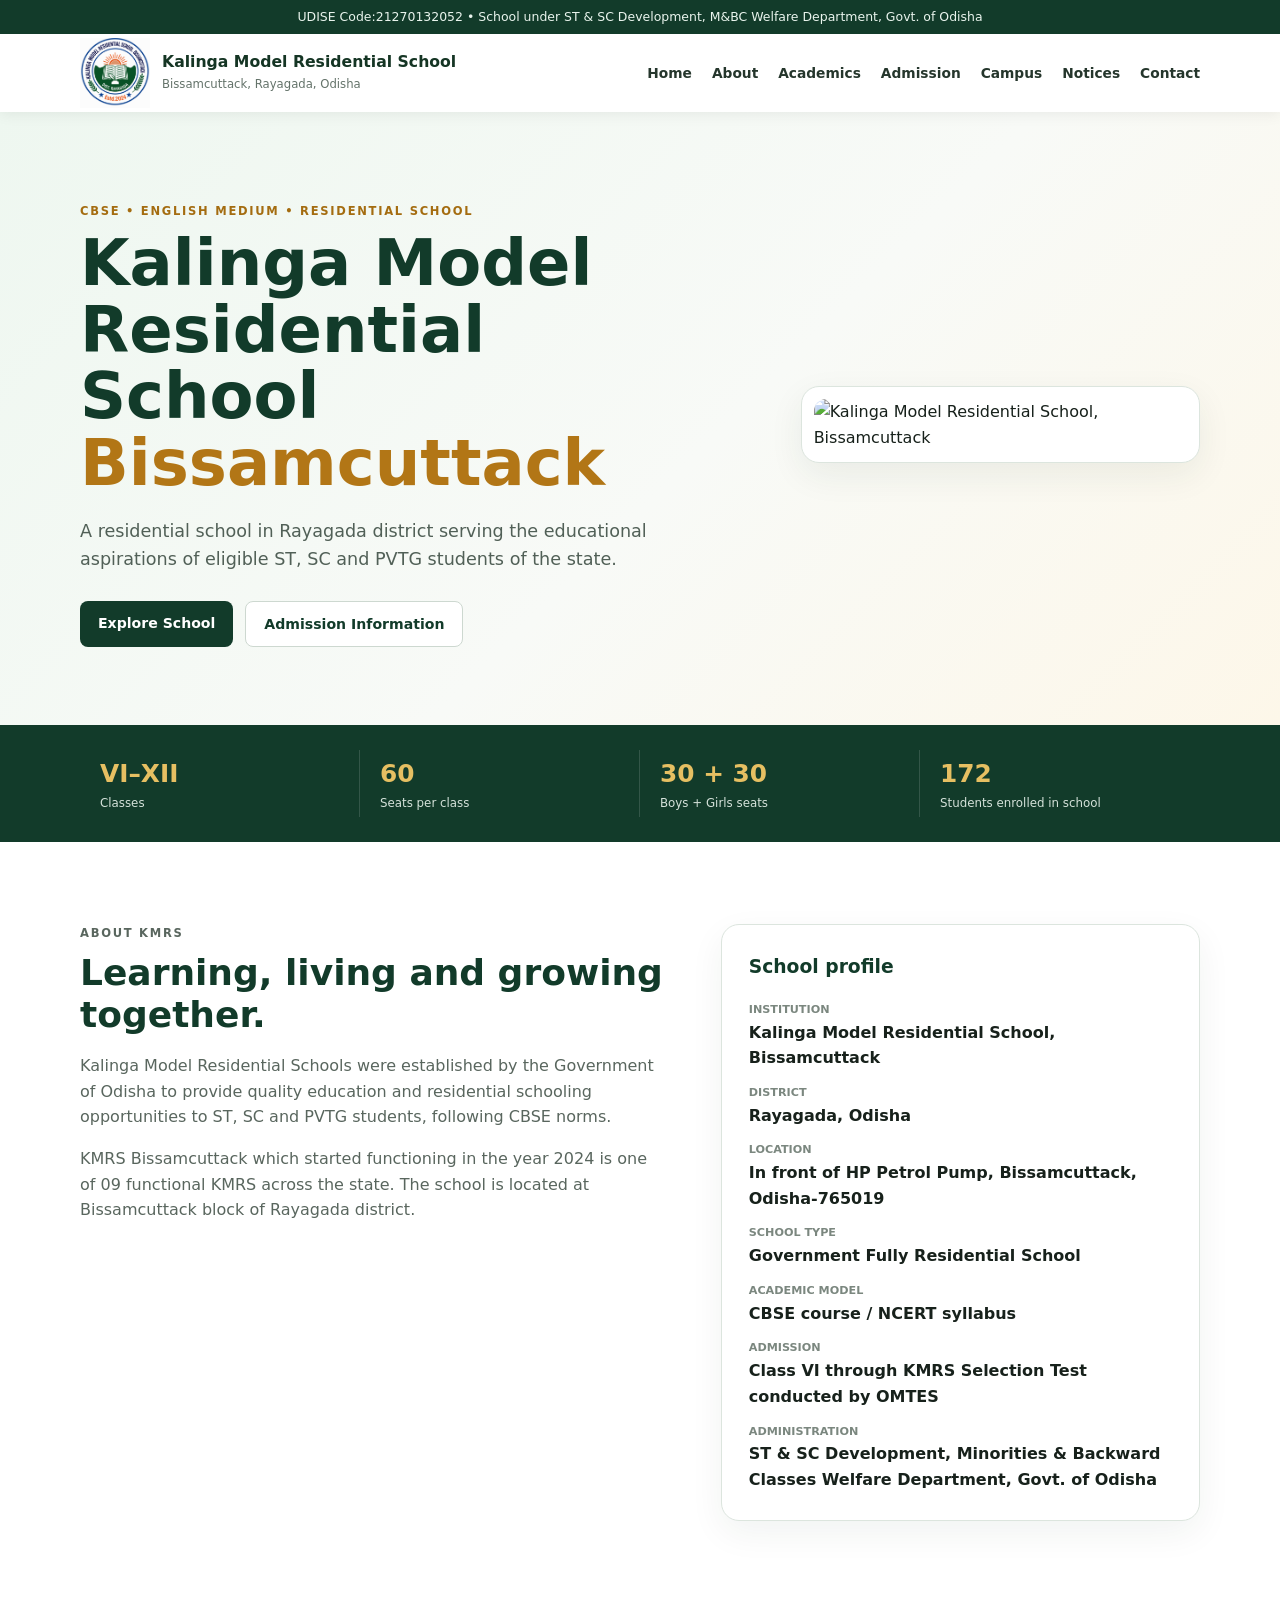
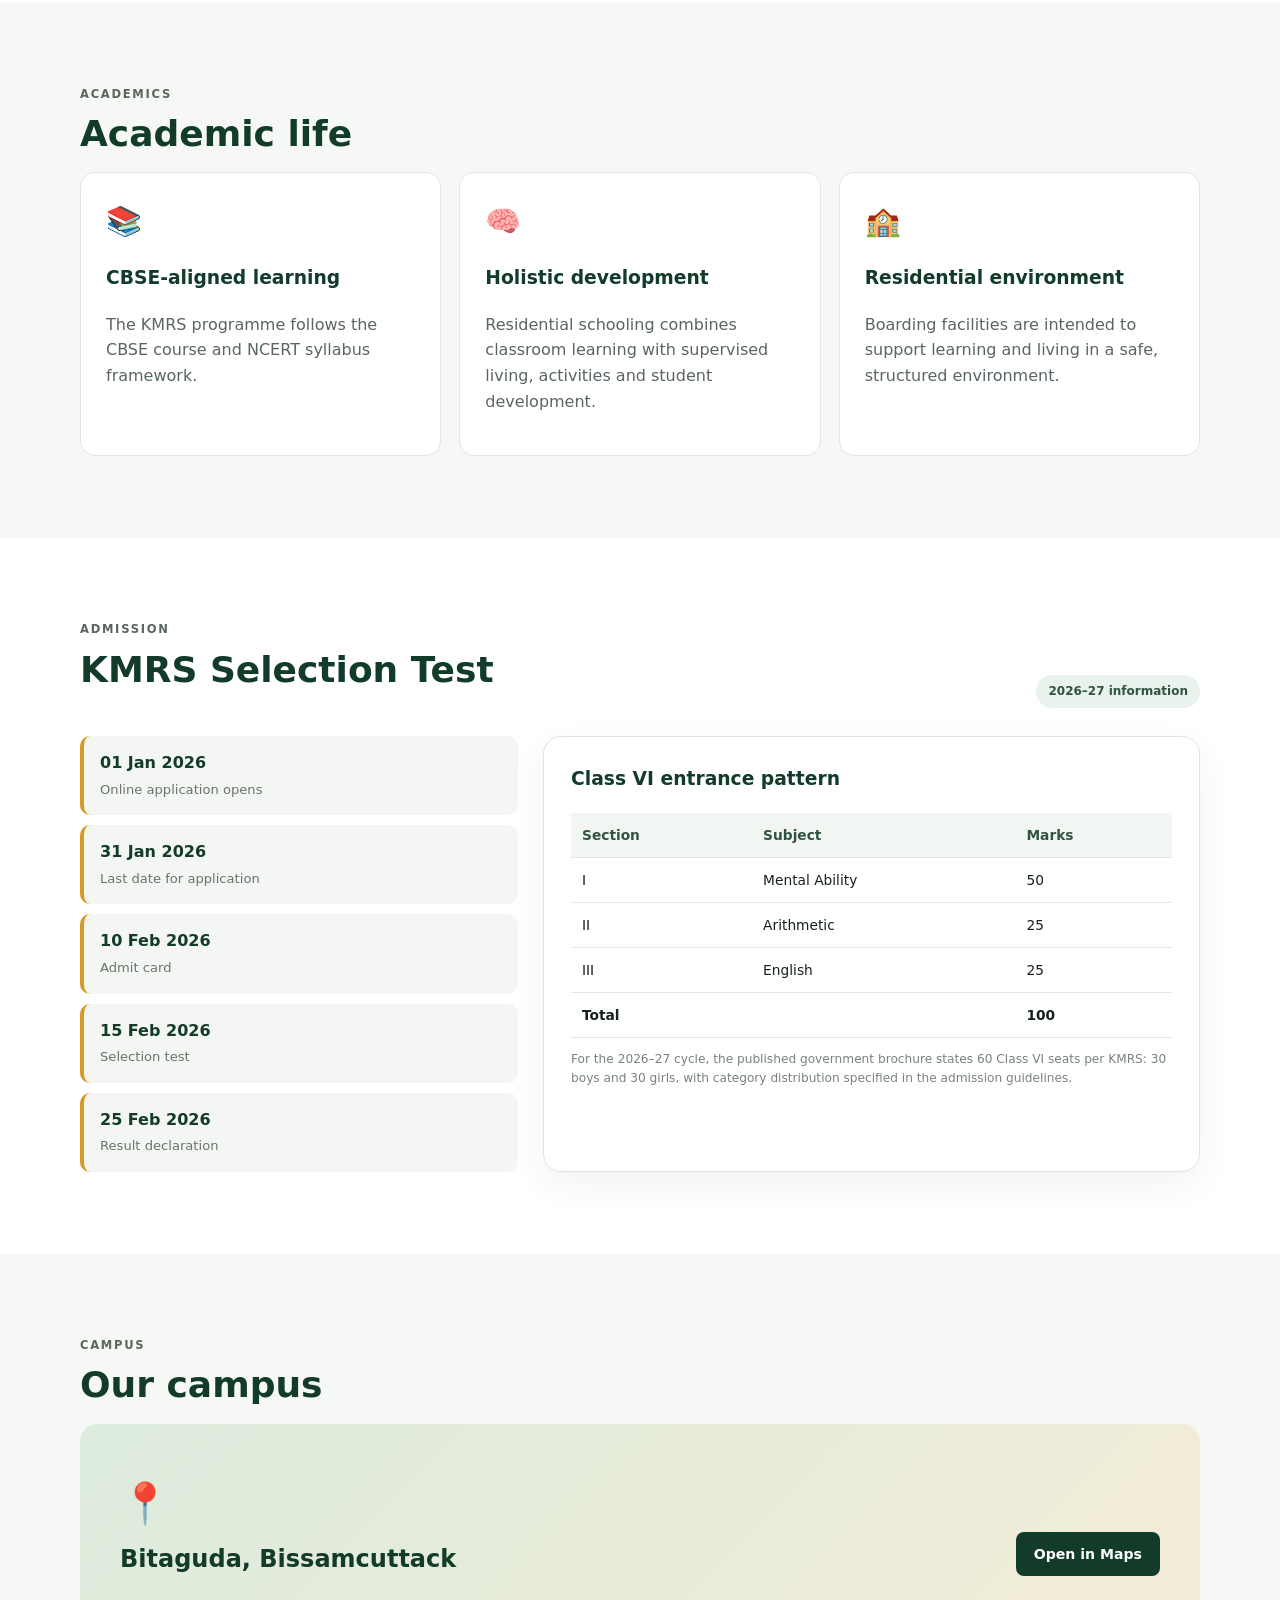
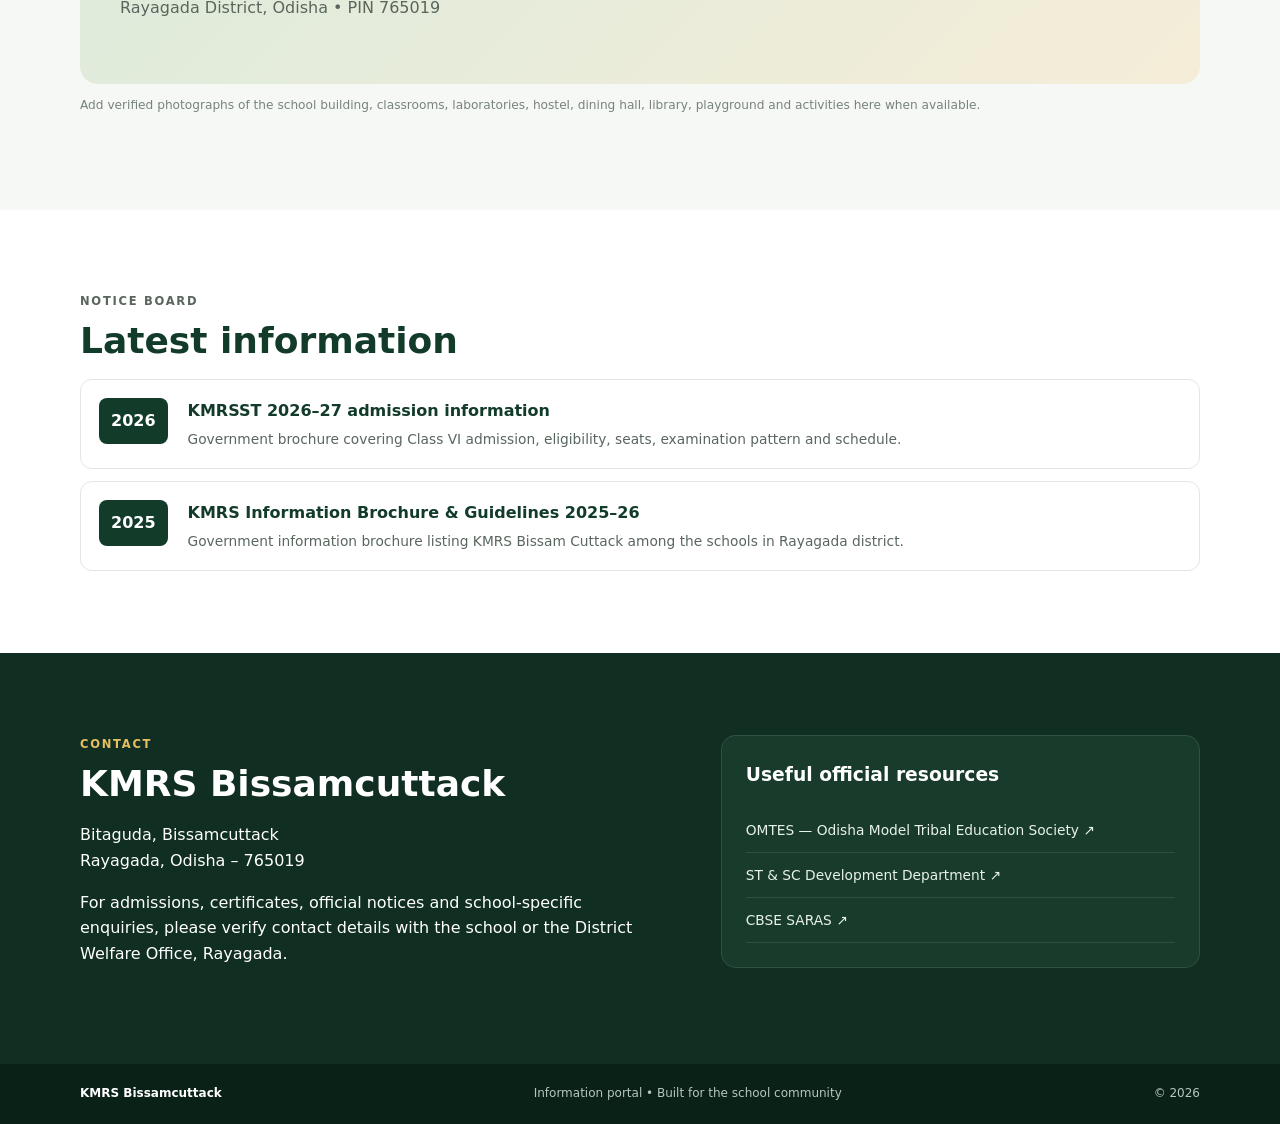
==== commit 22255f5b: "Update index.html" ====
--- a/index.html
+++ b/index.html
@@ -9,7 +9,7 @@
 </head>
 <body>
 <header class="site-header">
-  <div class="topbar">Government of Odisha • ST & SC Development, Minorities & Backward Classes Welfare Department</div>
+  <div class="topbar">UDISE Code:21270132052 • School under ST & SC Development, M&BC Welfare Department, Govt. of Odisha</div>
   <nav class="nav container">
     <a class="brand" href="#home">
       <span class="brand-mark"><img src="assets/kmrsb-logo.png" alt="KMRS Bissamcuttack Logo"></span>
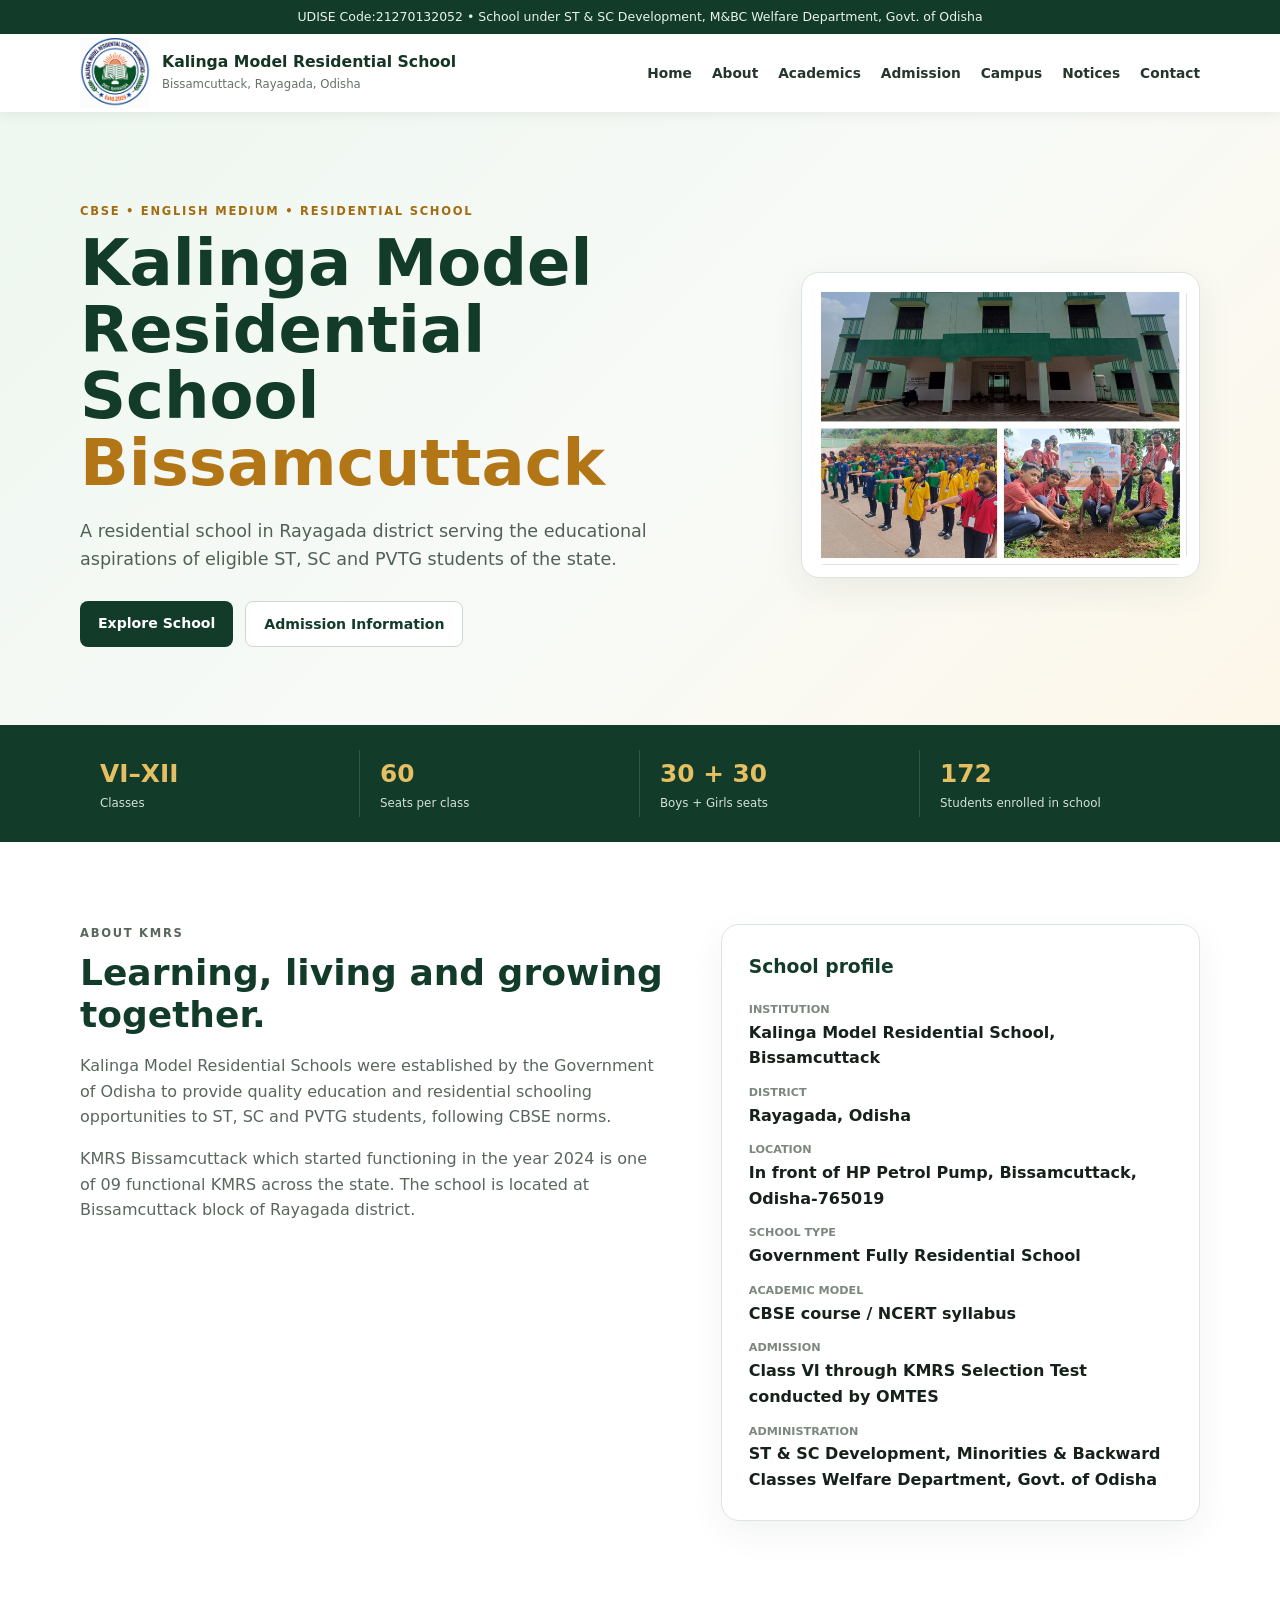
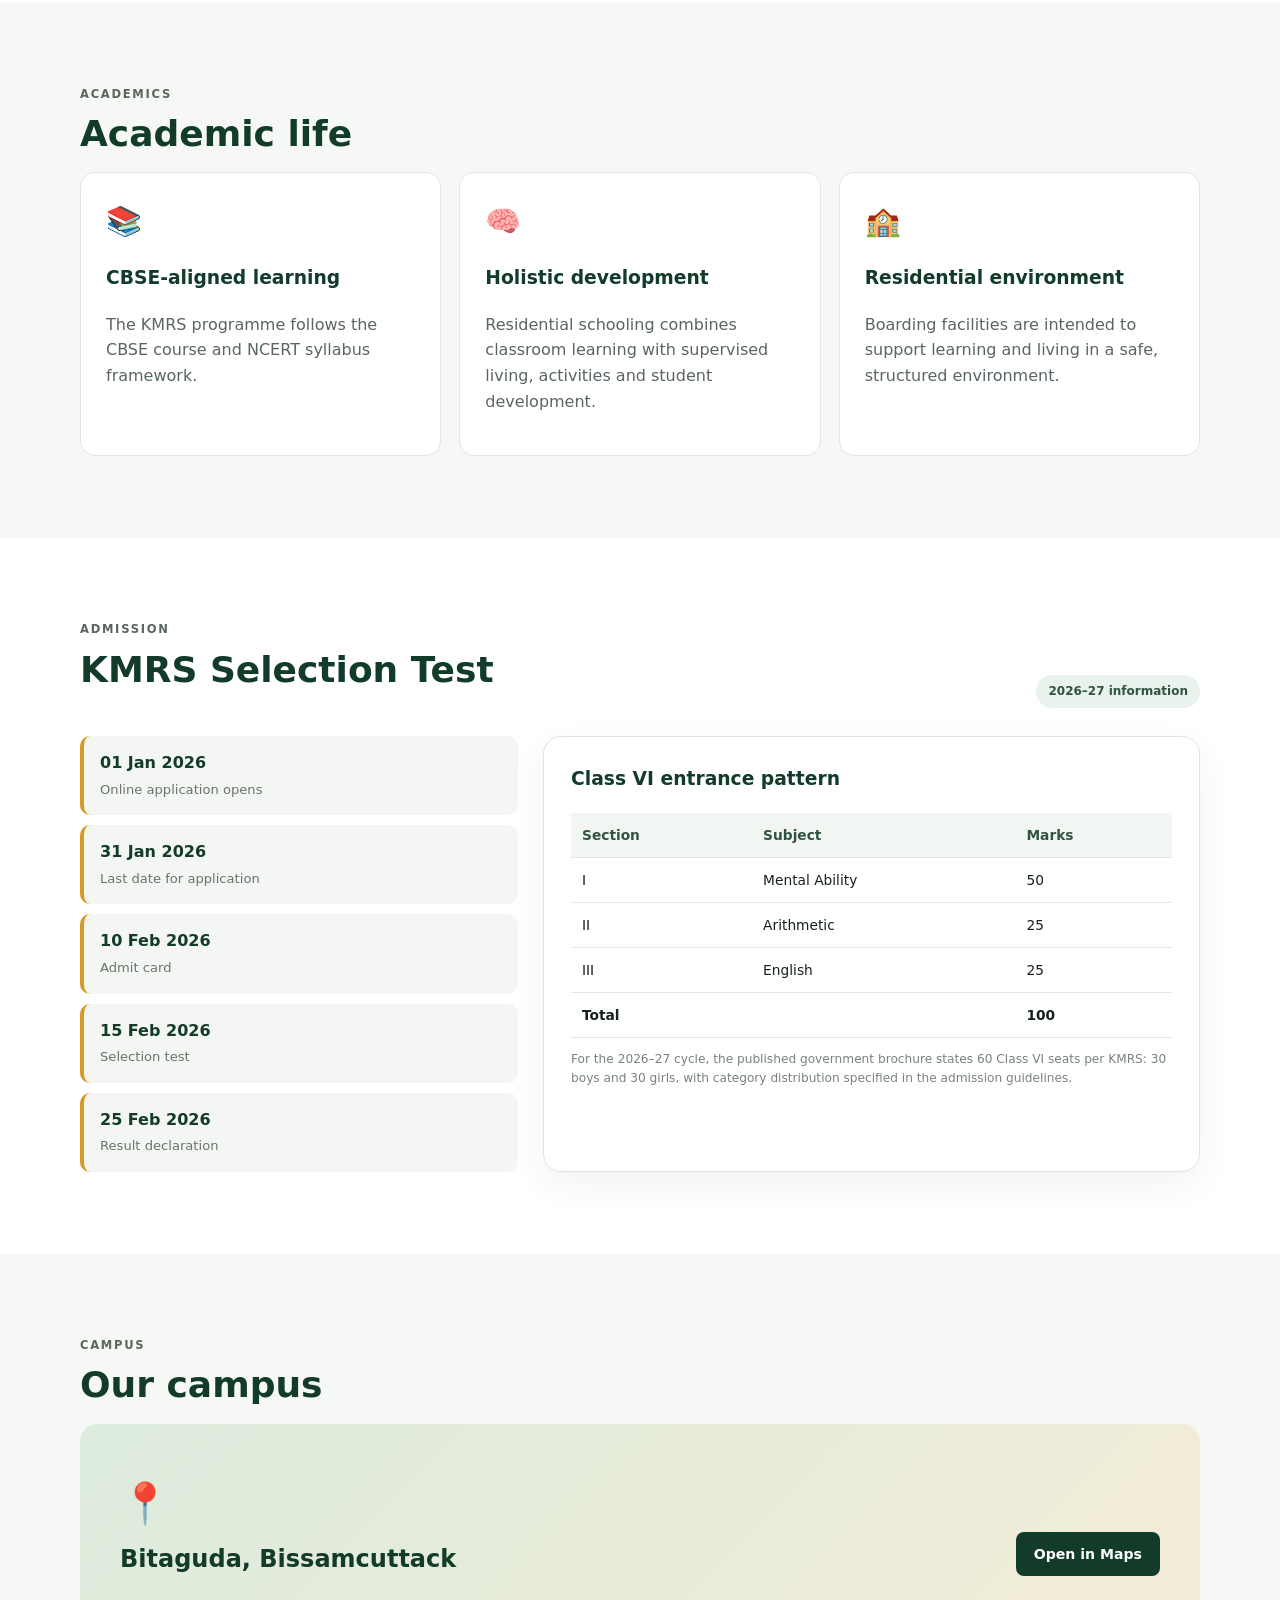
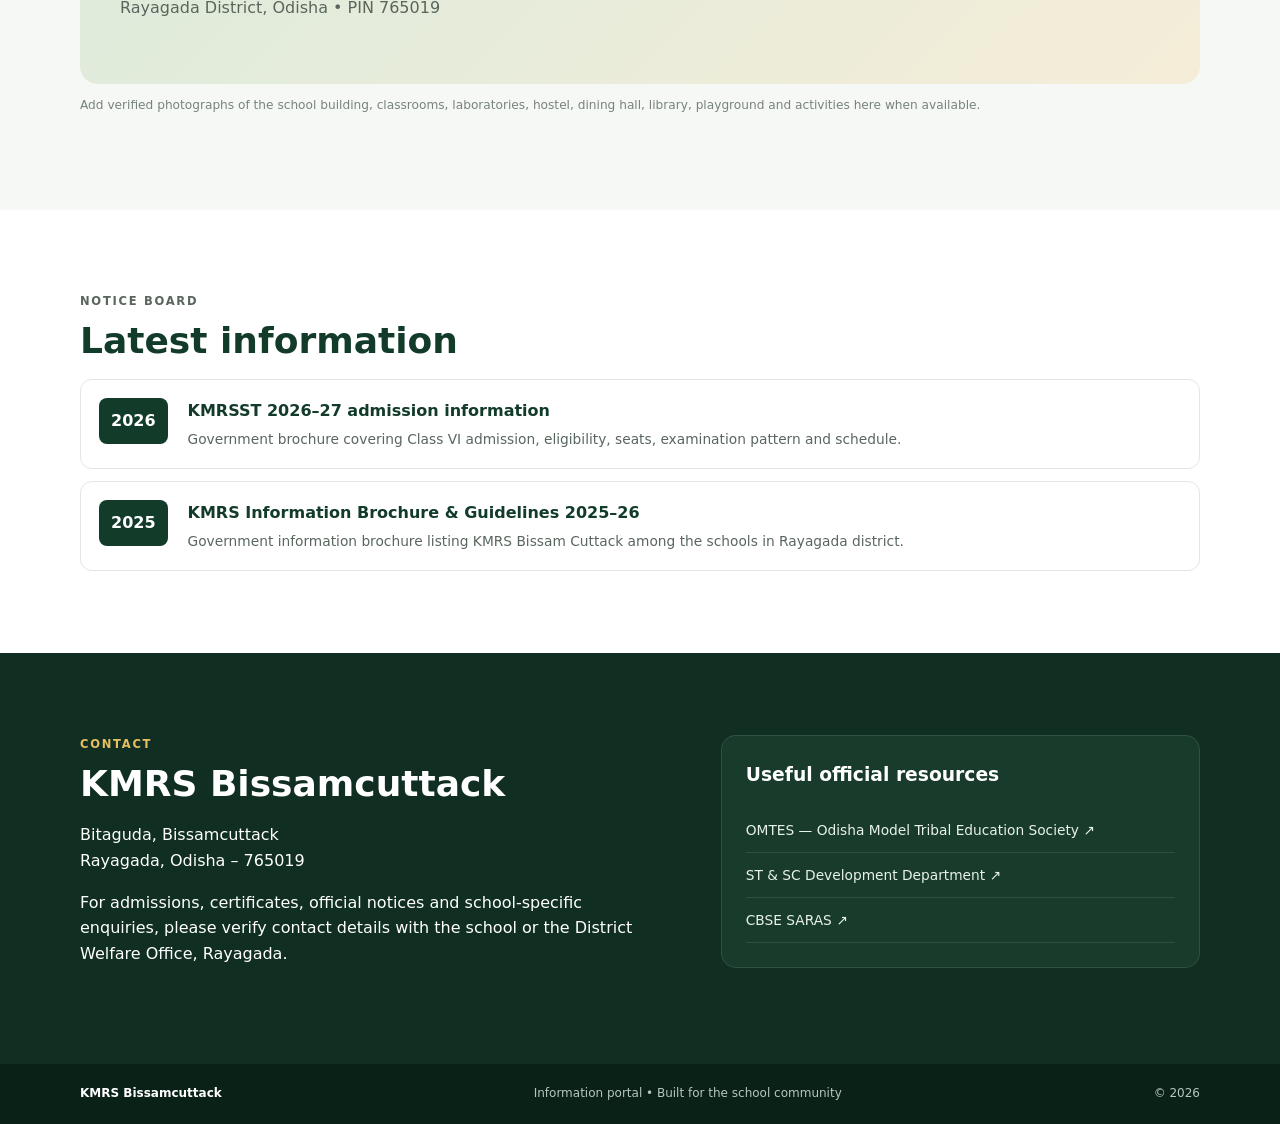
==== commit cc104f23: "Update index.html" ====
--- a/index.html
+++ b/index.html
@@ -34,7 +34,7 @@
     </div>
   <div class="hero-card">
   <img
-    src="assets/School-1.png"
+    src="assets/School-1.jpg"
     alt="Kalinga Model Residential School, Bissamcuttack"
     class="hero-photo"
   >
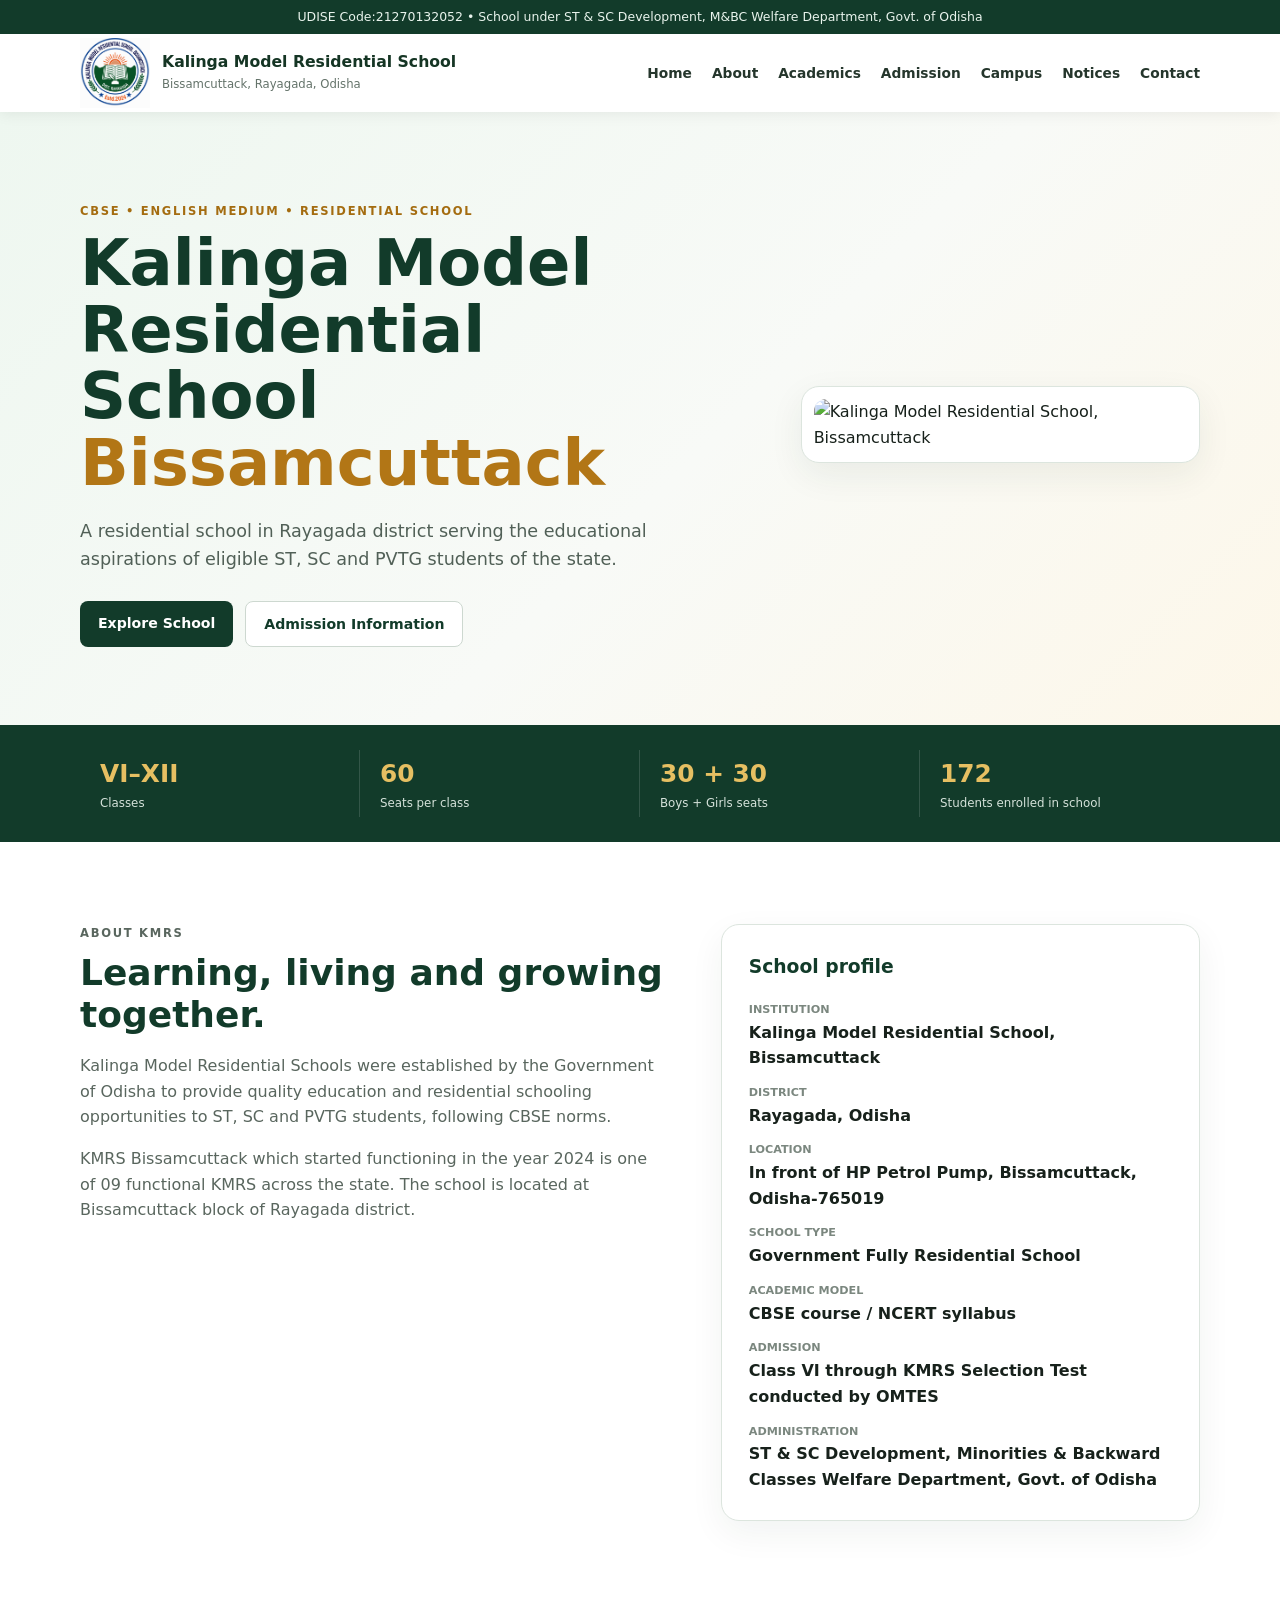
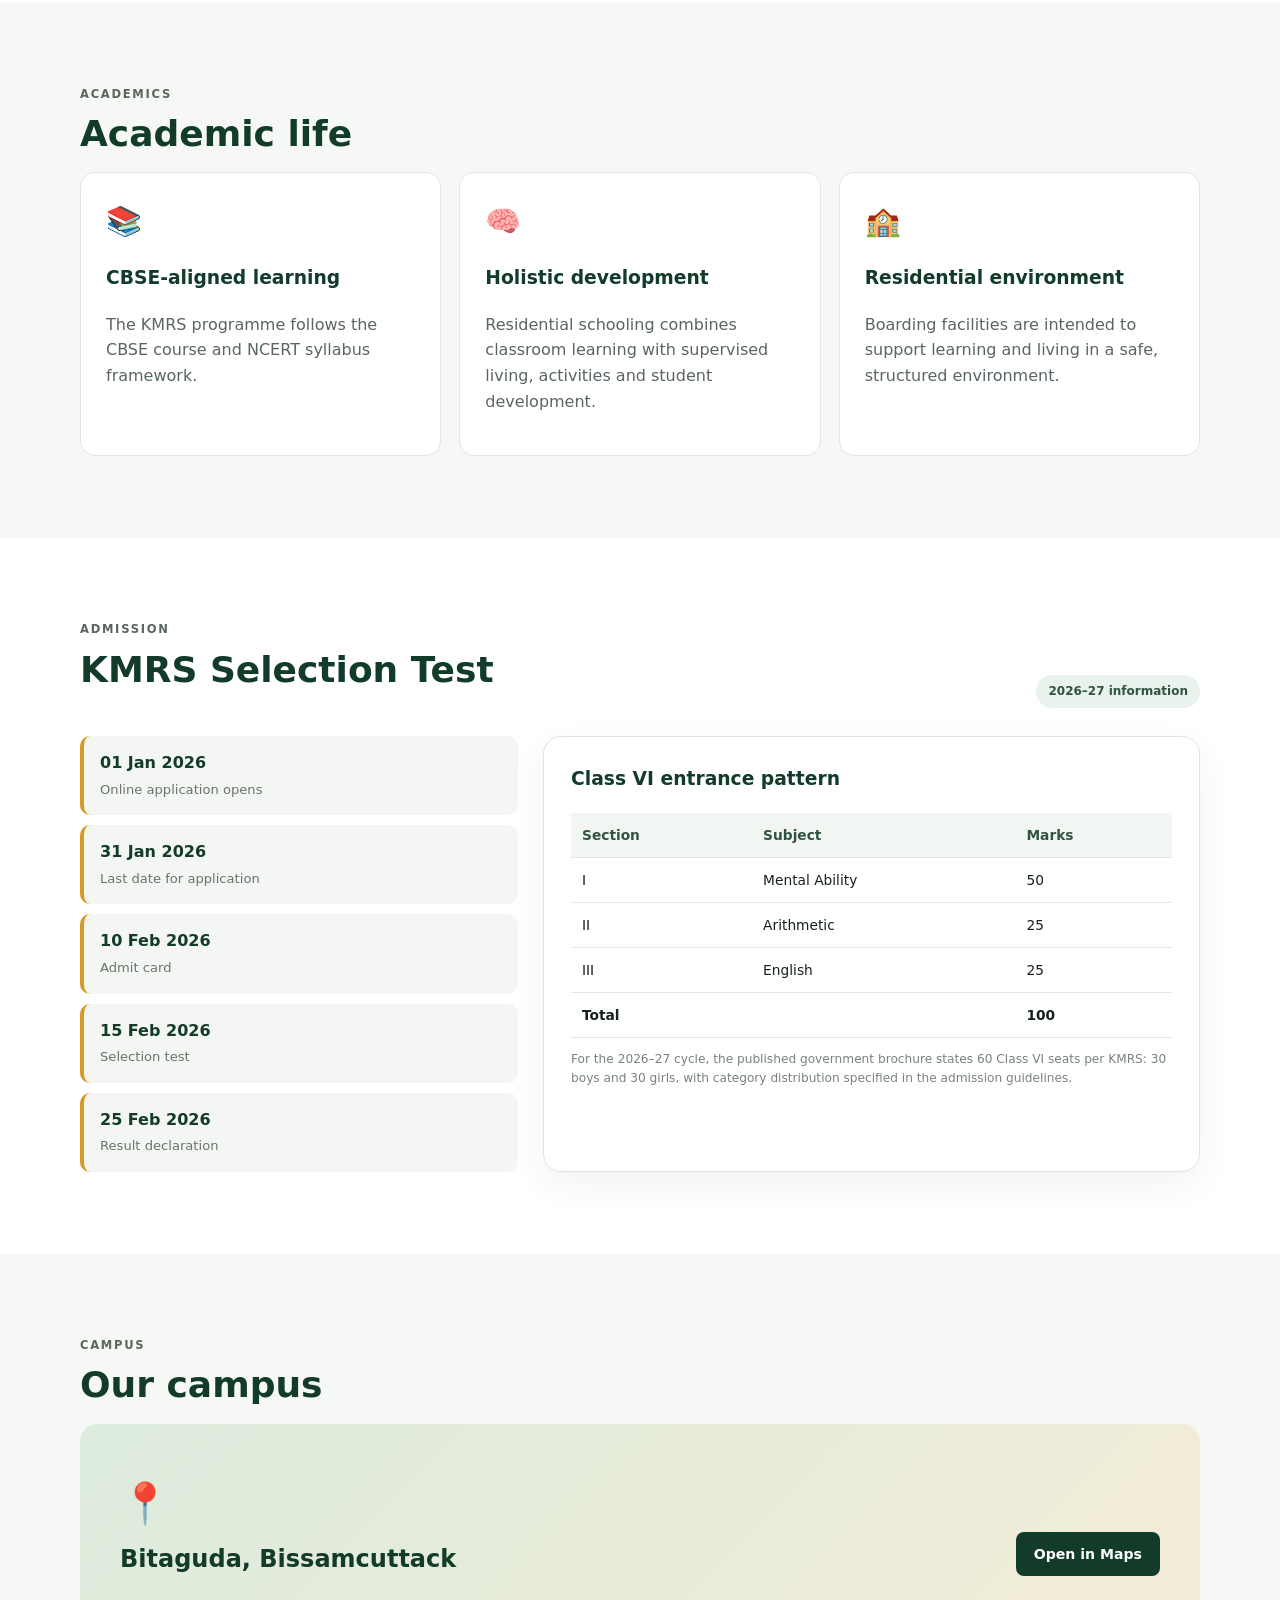
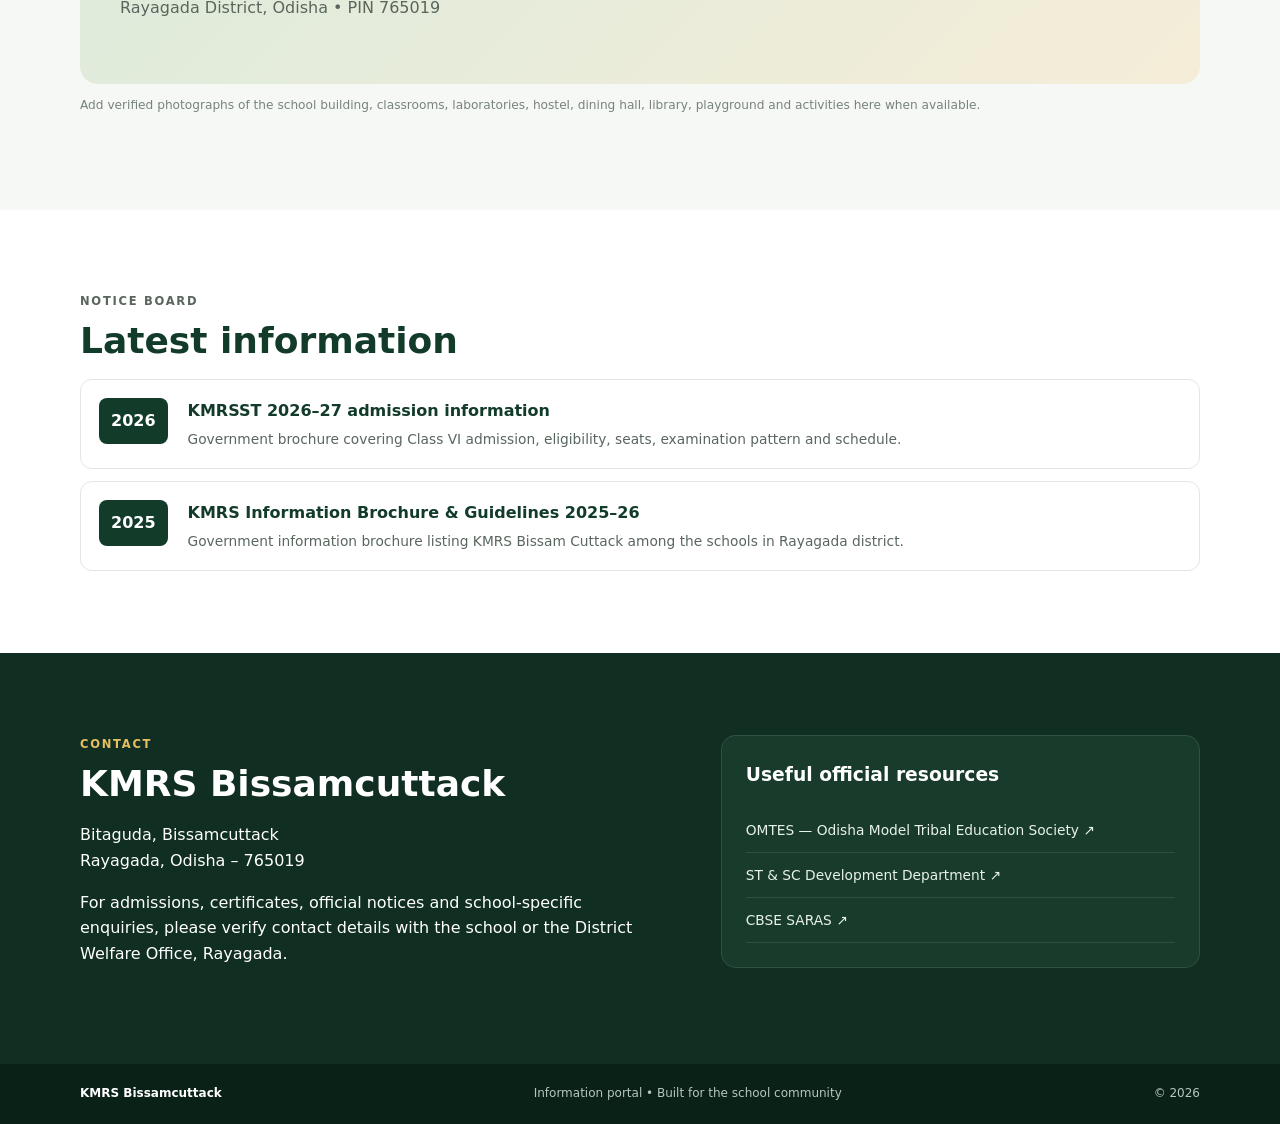
==== commit a1926c02: "Update index.html" ====
--- a/index.html
+++ b/index.html
@@ -34,7 +34,7 @@
     </div>
   <div class="hero-card">
   <img
-    src="assets/School-1.jpg"
+    src="assets/School-2.jpg"
     alt="Kalinga Model Residential School, Bissamcuttack"
     class="hero-photo"
   >
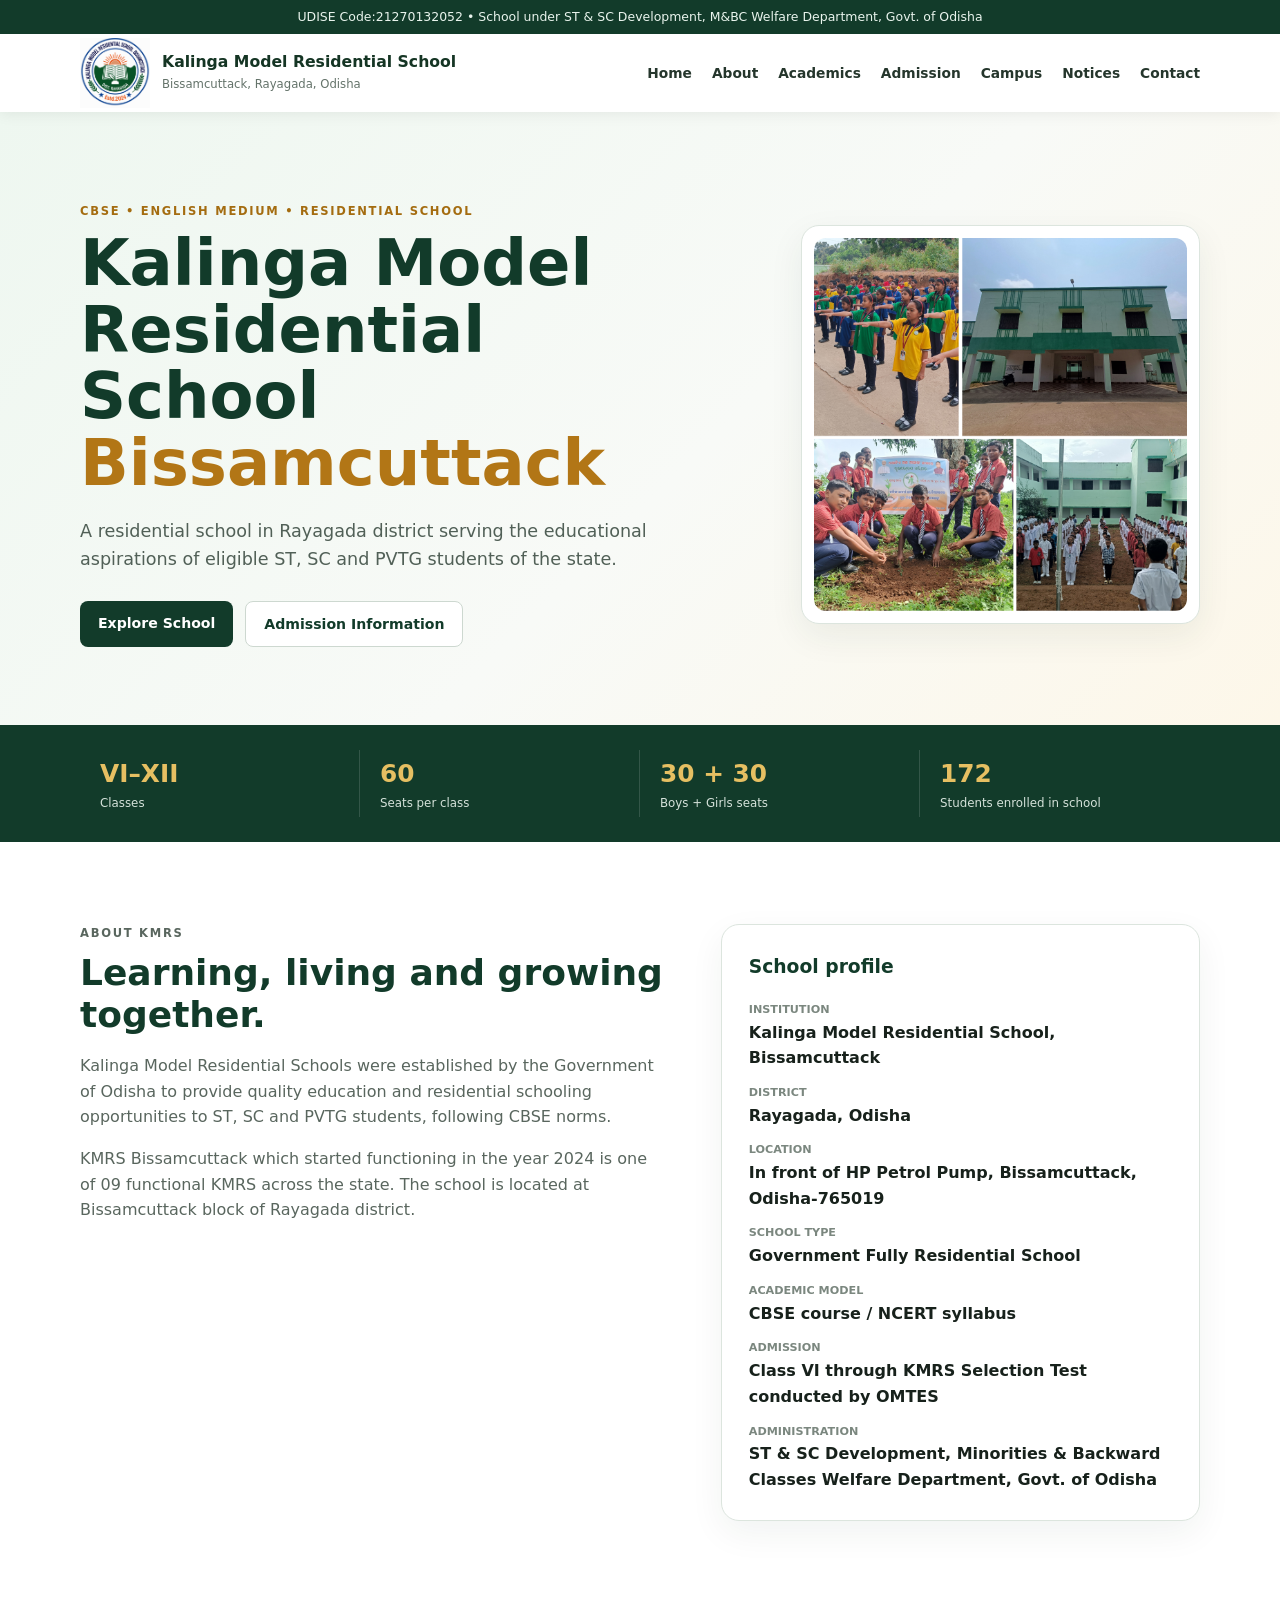
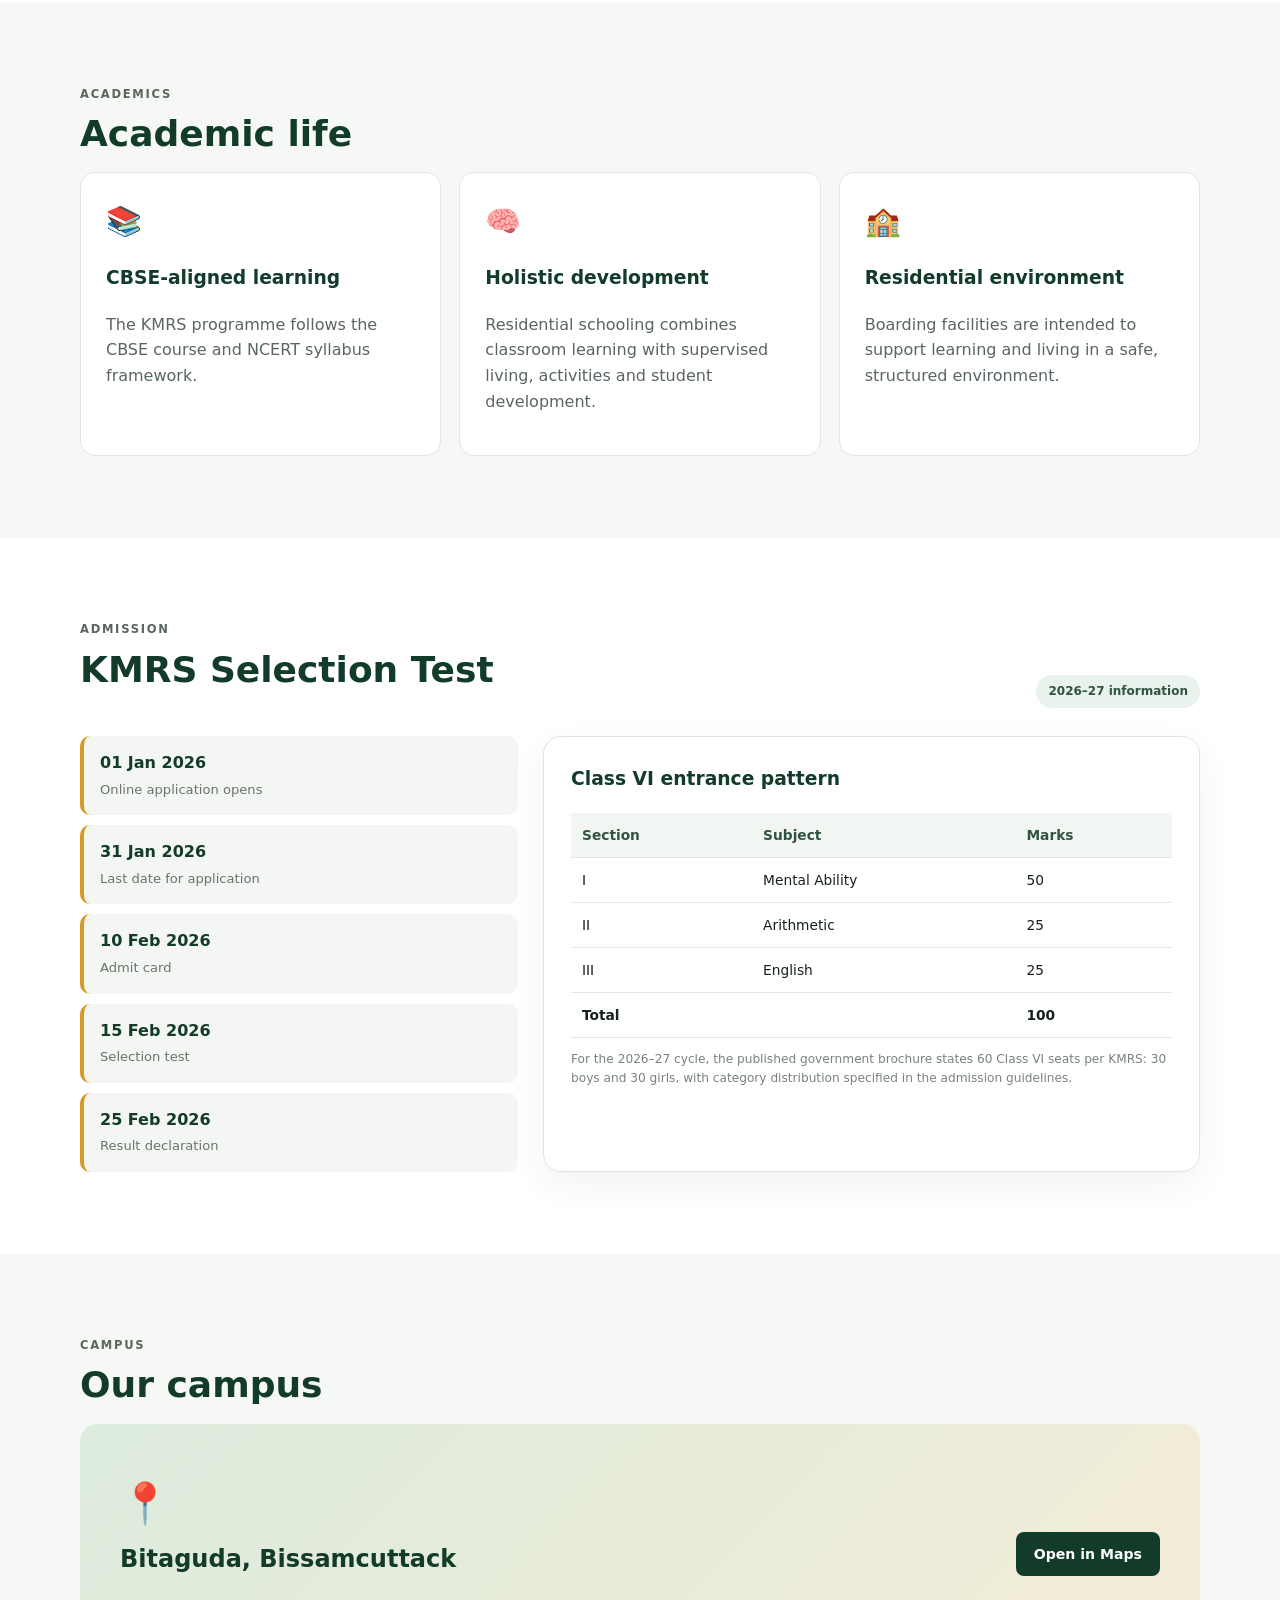
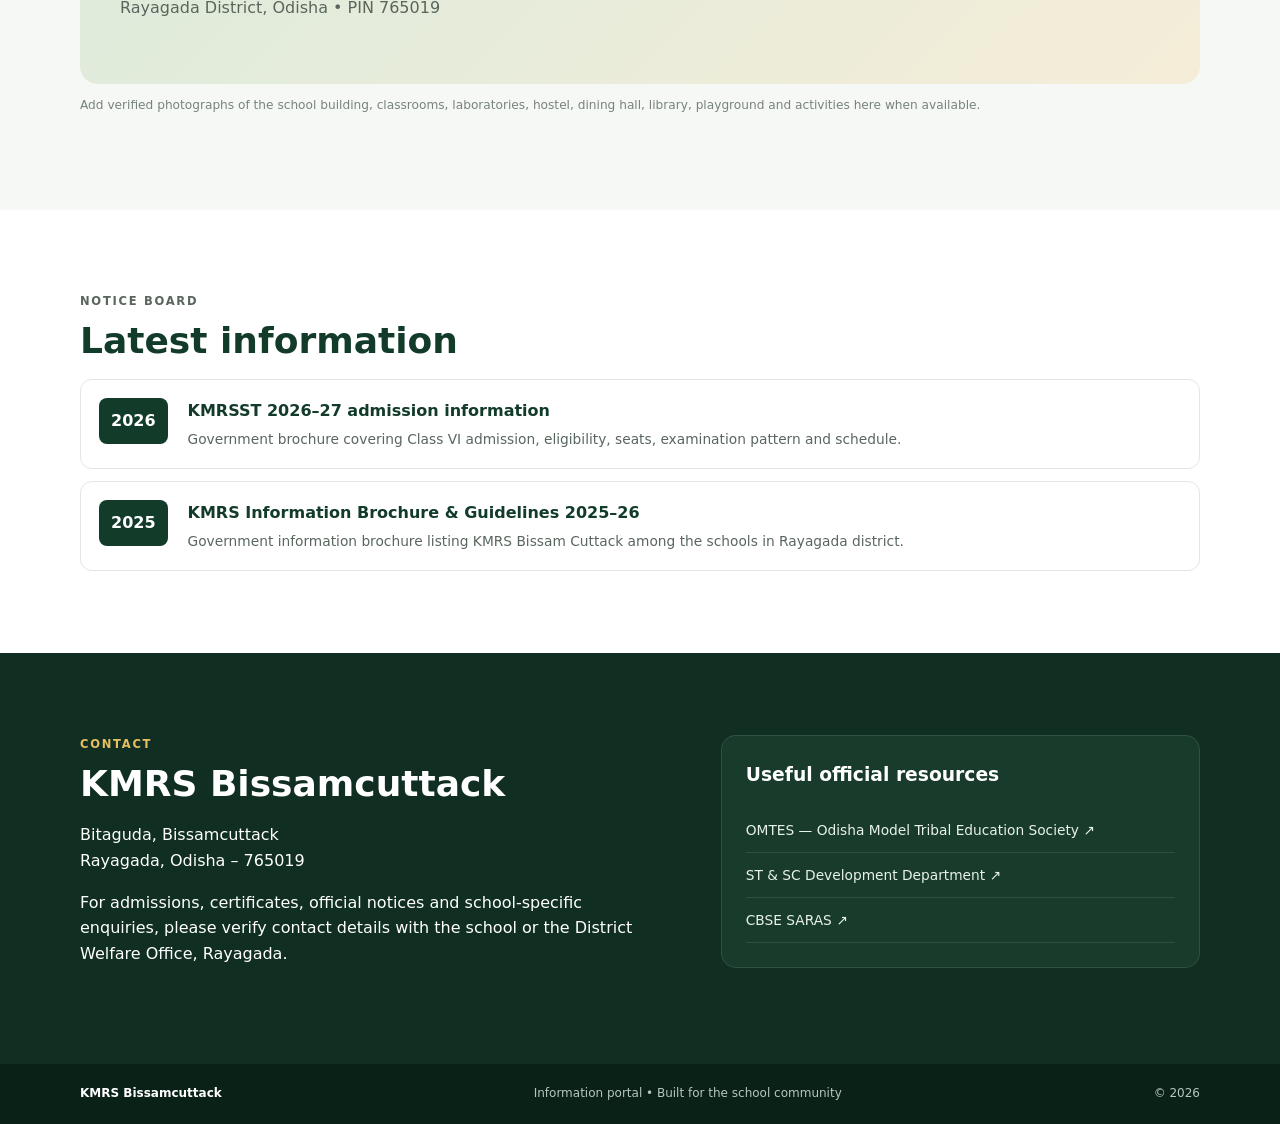
==== commit 0543a157: "Update index.html" ====
--- a/index.html
+++ b/index.html
@@ -34,7 +34,7 @@
     </div>
   <div class="hero-card">
   <img
-    src="assets/School-2.jpg"
+    src="assets/School-2.png"
     alt="Kalinga Model Residential School, Bissamcuttack"
     class="hero-photo"
   >
